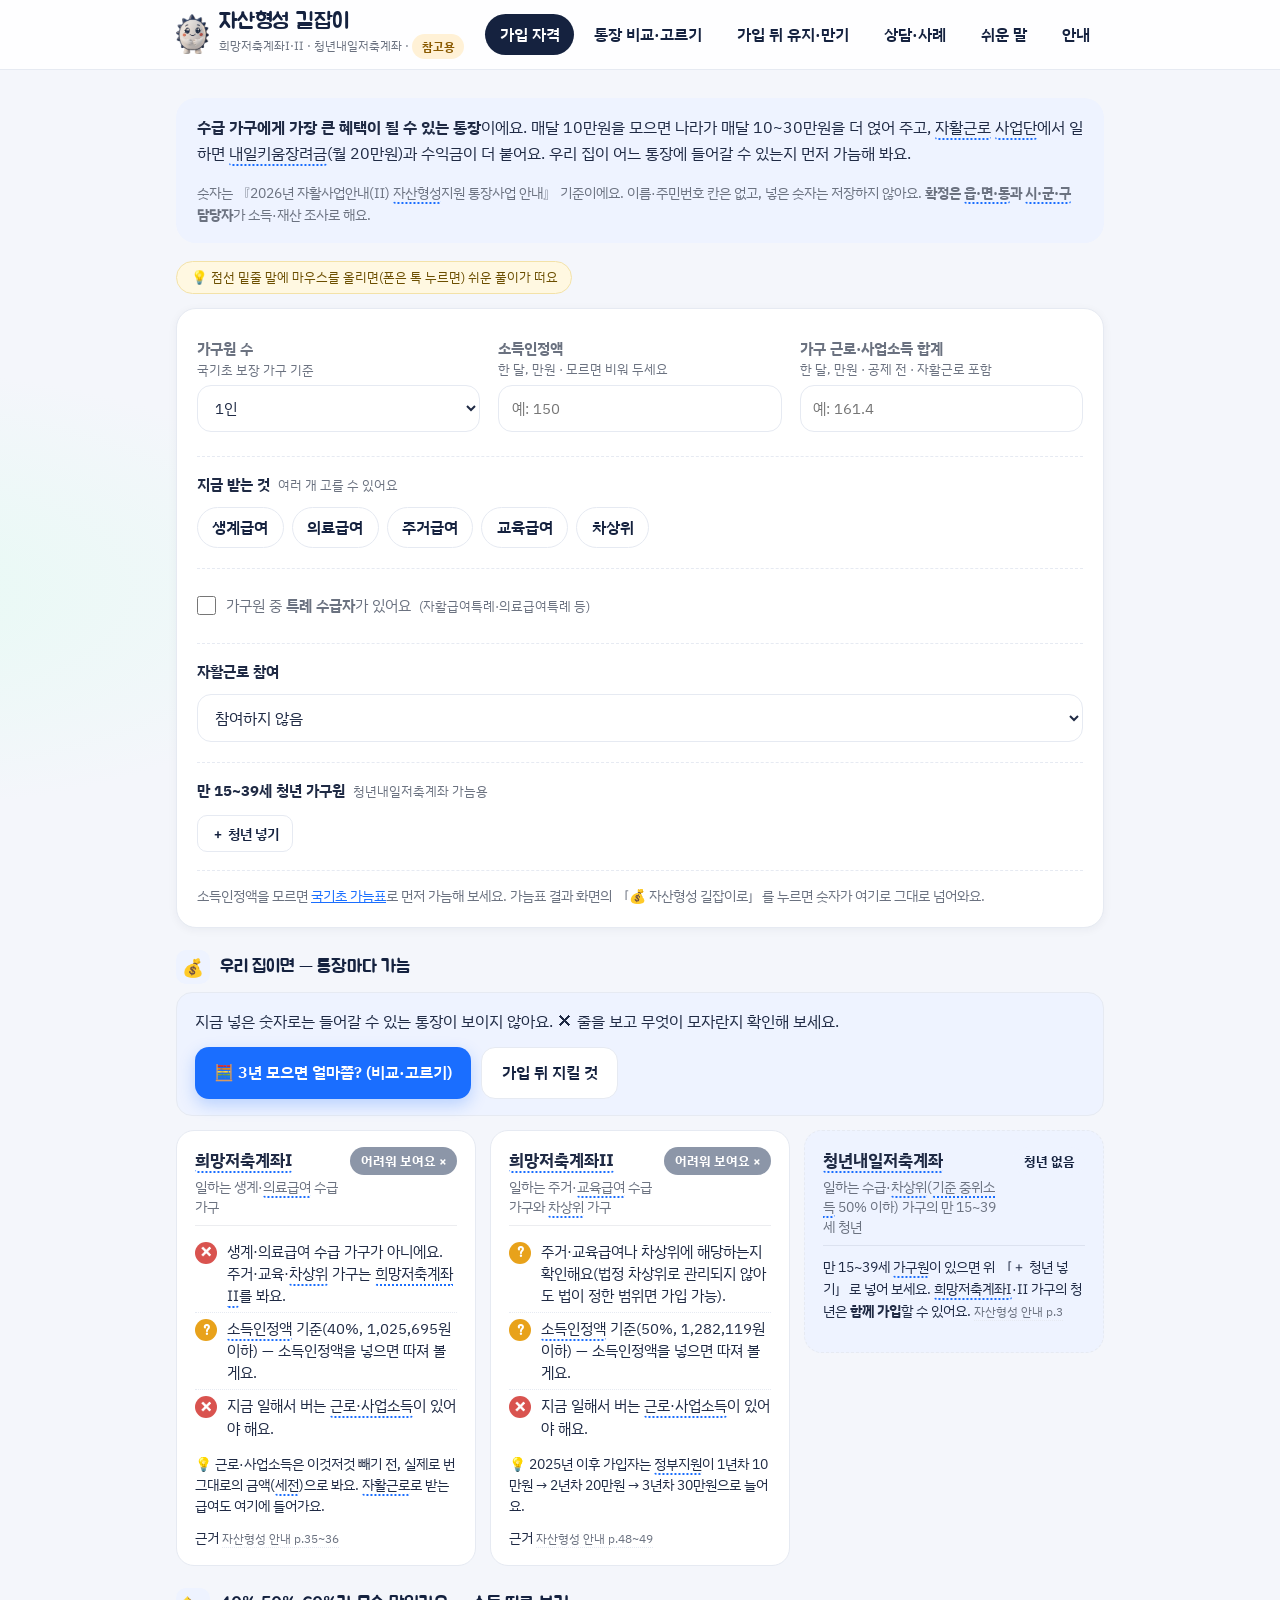
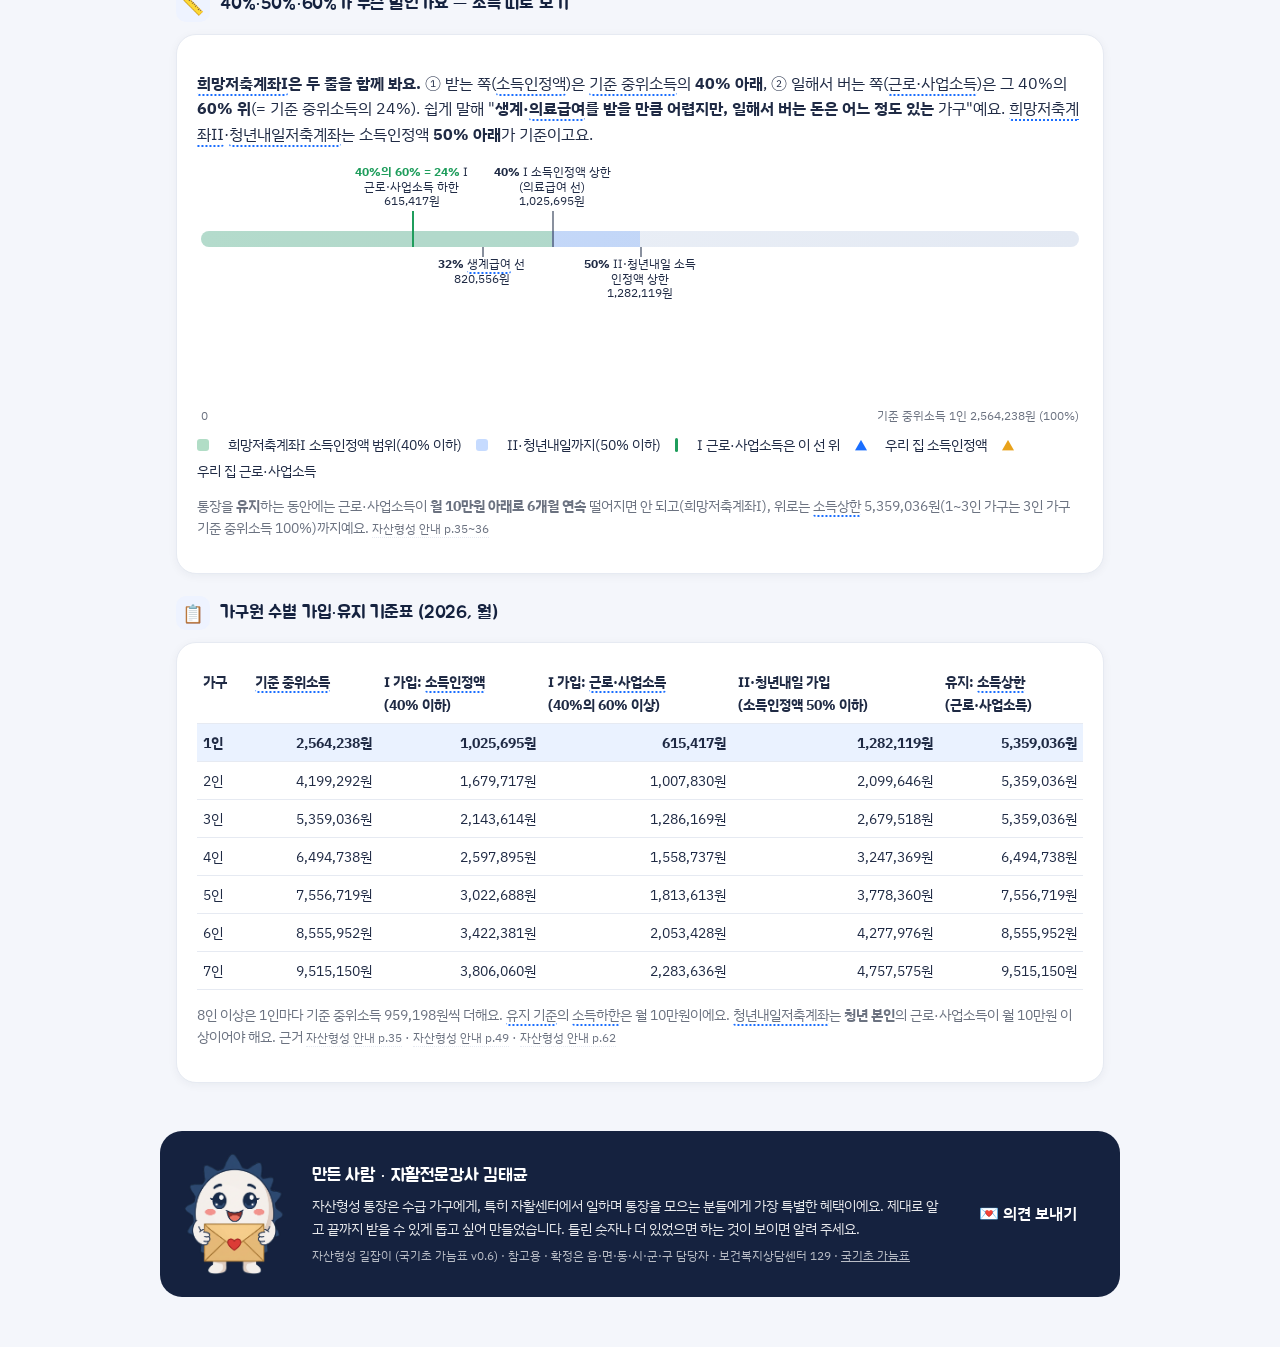
==== asset/index.html @ 50b04b64 "자산형성 길잡이: 줄간격·정렬 다듬기(입력칸 한 줄 맞춤, 체크 상자 글자 간격, 카드·목록 간격, 연월 칸, 휴대폰 탭 한 줄), 안내문 쉬운 말로 Co-Authored-By: " ====
<!doctype html>
<html lang="ko">
<head>
<meta charset="utf-8">
<meta name="viewport" content="width=device-width, initial-scale=1">
<title>자산형성 길잡이</title>
<meta name="description" content="희망저축계좌Ⅰ·Ⅱ·청년내일저축계좌 — 가입 자격 가늠, 통장 비교, 가입 뒤 유지·만기 안내, 담당자 상담·사례. 참고용, 확정은 읍·면·동과 시·군·구 담당자가 합니다.">
<link rel="stylesheet" href="../css/style.css?v=17">
<link rel="stylesheet" href="asset.css?v=5">
</head>
<body>
<header class="top">
  <div class="wrap">
    <div class="brand">
      <img src="../img/전신_미소.png" alt="굿균">
      <div><h1>자산형성 길잡이</h1><div class="tag">희망저축계좌Ⅰ·Ⅱ · 청년내일저축계좌 · <span class="badge">참고용</span></div></div>
    </div>
    <nav class="tabs">
      <button data-go="judge" class="on">가입 자격</button>
      <button data-go="compare">통장 비교·고르기</button>
      <button data-go="keep">가입 뒤 유지·만기</button>
      <button data-go="counsel">상담·사례</button>
      <button data-go="terms">쉬운 말</button>
      <button data-go="about">안내</button>
    </nav>
  </div>
</header>

<main class="wrap">
  <div id="handoff"></div>

  <!-- ① 가입 자격 가늠 -->
  <section id="v-judge" class="view on">
    <div class="intro card soft">
      <p><b>수급 가구에게 가장 큰 혜택이 될 수 있는 통장</b>이에요. 매달 10만원을 모으면 나라가 매달 10~30만원을 더 얹어 주고, 자활근로 사업단에서 일하면 내일키움장려금(월 20만원)과 수익금이 더 붙어요. 우리 집이 어느 통장에 들어갈 수 있는지 먼저 가늠해 봐요.</p>
      <p class="small muted">숫자는 『2026년 자활사업안내(Ⅱ) 자산형성지원 통장사업 안내』 기준이에요. 이름·주민번호 칸은 없고, 넣은 숫자는 저장하지 않아요. <b>확정은 읍·면·동과 시·군·구 담당자</b>가 소득·재산 조사로 해요.</p>
    </div>
    <div class="tipbox"></div>
    <div class="card" id="form"></div>
    <div id="judgeOut"></div>
    <div class="sec"><div class="ico">📏</div><h3>40%·50%·60%가 무슨 말인가요 — 소득 띠로 보기</h3></div>
    <div class="card" id="band"></div>
    <div class="sec"><div class="ico">📋</div><h3>가구원 수별 가입·유지 기준표 (2026, 월)</h3></div>
    <div class="card" id="ltable"></div>
  </section>

  <!-- ② 통장 비교·고르기 -->
  <section id="v-compare" class="view">
    <div class="tipbox"></div>
    <div class="sec"><div class="ico">🧭</div><h3>세 통장 한눈에</h3></div>
    <div class="card" id="cmpTable"></div>
    <div class="sec"><div class="ico">🧮</div><h3>3년 모으면 얼마쯤 — 우리 경우로 어림</h3></div>
    <div class="card" id="calc"></div>
    <div class="sec"><div class="ico">🤔</div><h3>고를 때 생각할 것</h3></div>
    <div class="card" id="choose"></div>
  </section>

  <!-- ③ 가입 뒤 유지·만기 -->
  <section id="v-keep" class="view"><div class="tipbox"></div><div id="keep"></div></section>

  <!-- ④ 상담·사례 -->
  <section id="v-counsel" class="view"><div class="tipbox"></div><div id="counsel"></div></section>

  <!-- 쉬운 말 -->
  <section id="v-terms" class="view">
    <h2>자산형성에 나오는 말, 쉽게</h2>
    <div class="card"><p class="small muted">통장 안내에는 어려운 말이 많아요. 초등학생도 알 수 있게 풀었어요. 화면 곳곳의 <span class="term no-pop">점선 밑줄</span> 말을 누르면 같은 풀이가 떠요.</p>
      <input type="text" id="tq" placeholder="찾을 말 (예: 탈수급, 만기, 환수, 적립중지, 내일키움)">
      <div class="btns"><button class="ghost" onclick="window.print()">🖨️ 이 목록 A4로 인쇄</button></div></div>
    <div id="tlist"></div>
  </section>

  <!-- ⑤ 안내 -->
  <section id="v-about" class="view">
    <h2>이 도구는</h2>
    <div class="card">
      <p>국기초 가늠표의 한 갈래로, <b>자산형성지원 통장</b>(희망저축계좌Ⅰ·Ⅱ, 청년내일저축계좌)만 따로 모은 참고용 도구예요. 세 가지 쓰임을 생각하고 만들었어요.</p>
      <ul>
        <li><b>가입을 고민하는 수급 가구</b> — 우리 집이 들어갈 수 있는 통장, 3년 뒤 모이는 돈, 받으려면 지킬 조건.</li>
        <li><b>이미 가입한 분</b> — 만기·유예 끝 날짜, 매달·해마다 지킬 것, 통장이 깨지는 경우와 받는 돈의 차이.</li>
        <li><b>자산형성 담당자</b> — 상담 순서 확인 목록, 가상 사례 연습, 상담 결과 한 장 인쇄.</li>
      </ul>
      <ul>
        <li><b>쉬운 말로 써요.</b> 초등학생이 읽어도 알 수 있게 쓰고, 어려운 말에는 점선 밑줄을 그어 누르면 풀이가 뜨게 했어요(「쉬운 말」 탭에 모아 두었어요).</li>
        <li><b>저장하지 않아요.</b> 서버가 없고, 계산은 이 브라우저 안에서만 돼요. 국기초 가늠표에서 넘어올 때도 숫자만 주소 뒤(#)에 실어 오고, 그 부분은 인터넷으로 보내지지 않아요.</li>
        <li><b>확정은 담당자가 해요.</b> 가입은 공적 자료로 소득·재산을 조사해 시·군·구가 결정해요. 지급 요건(탈수급·교육·자금사용계획서)도 담당자가 확인해요.</li>
        <li><b>탈수급장려금 금액</b>은 가입 연도마다 달라 지침에 숫자가 없어요. 이 도구도 금액을 넣지 않았어요.</li>
        <li><b>이자</b>는 통장 약관의 약정이율을 따르므로 어림에 넣지 않았어요.</li>
      </ul>
      <p class="muted">원문: 『2026년 자활사업안내(Ⅱ) 자산형성지원 통장사업 안내』(보건복지부·한국자활복지개발원) · 보건복지부 고시 제2025-135호(2026년 기준 중위소득). 쪽수는 책에 인쇄된 쪽이에요. 개편 전 통장(희망키움통장Ⅰ·Ⅱ, 내일키움통장, 청년희망키움통장, 청년저축계좌)은 새로 가입하지 않아 여기서 다루지 않아요.</p>
      <p><a href="../">← 국기초 가늠표로</a></p>
    </div>
  </section>
</main>

<div id="pop" class="pop" hidden></div>

<footer>
  <div class="maker">
    <img src="../img/feedback_t.png" alt="">
    <div>
      <h3>만든 사람 · 자활전문강사 김태균</h3>
      <p>자산형성 통장은 수급 가구에게, 특히 자활센터에서 일하며 통장을 모으는 분들에게 가장 특별한 혜택이에요. 제대로 알고 끝까지 받을 수 있게 돕고 싶어 만들었습니다. 틀린 숫자나 더 있었으면 하는 것이 보이면 알려 주세요.</p>
      <div class="mini">자산형성 길잡이 (국기초 가늠표 v0.6) · 참고용 · 확정은 읍·면·동·시·군·구 담당자 · 보건복지상담센터 129 · <a href="../">국기초 가늠표</a></div>
    </div>
    <a class="mint fbbtn" href="mailto:jahwalktg@gmail.com?subject=%EC%9E%90%EC%82%B0%ED%98%95%EC%84%B1%20%EA%B8%B8%EC%9E%A1%EC%9D%B4%20%EC%9D%98%EA%B2%AC">💌 의견 보내기</a>
  </div>
</footer>
<script type="module" src="asset.js?v=4"></script>
</body>
</html>
---- css/style.css ----
@import url('https://fonts.googleapis.com/css2?family=IBM+Plex+Sans+KR:wght@400;500;700&family=Jua&display=swap');
:root {
  --blue: #1A6EFF; --blue-d: #1557CC; --navy: #15223F; --red: #E63946; --mint: #19B394; --amber: #F5A524; --violet: #7C5CFF;
  --bg: #F4F6FB; --card: #fff; --line: #E6EAF2; --muted: #6B7280; --text: #1F2A44;
  --okbg: #E9F8F1; --warnbg: #FFF5E0; --nobg: #F2F4F8; --soft: #EEF3FF; --violetbg: #F1EDFF;
  --radius: 20px; --shadow: 0 10px 30px rgba(21,34,63,.06); --shadow-s: 0 2px 10px rgba(21,34,63,.05);
}
* { box-sizing: border-box; }
html, body { margin: 0; color: var(--text); font-family: 'IBM Plex Sans KR', 'Malgun Gothic', sans-serif; font-size: 16px; line-height: 1.6;
  background: radial-gradient(1200px 500px at 90% -10%, #E3ECFF 0%, rgba(227,236,255,0) 60%), radial-gradient(900px 400px at -10% 20%, #E7FAF4 0%, rgba(231,250,244,0) 55%), var(--bg); }
h1, h2, h3, .jua { font-family: 'Jua', 'IBM Plex Sans KR', sans-serif; font-weight: 400; letter-spacing: -.01em; color: var(--navy); }
h1 { font-size: 2rem; margin: 0; } h2 { font-size: 1.45rem; margin: 1.1rem 0 .5rem; } h3 { font-size: 1.12rem; margin: 1rem 0 .4rem; }
a { color: var(--blue); }
button { font: inherit; cursor: pointer; border: 0; border-radius: 14px; padding: .78rem 1.2rem; background: var(--blue); color: #fff; font-weight: 600; box-shadow: 0 6px 16px rgba(26,110,255,.25); transition: transform .08s, box-shadow .2s; }
button:hover { transform: translateY(-1px); } button:active { transform: translateY(0); }
button.ghost { background: #fff; color: var(--navy); border: 1.5px solid var(--line); box-shadow: none; }
button.mint { background: var(--mint); box-shadow: 0 6px 16px rgba(25,179,148,.25); }
button:disabled { opacity: .45; cursor: default; }
input[type=number], input[type=text], select, textarea { font: inherit; width: 100%; padding: .68rem .8rem; border: 1.5px solid var(--line); border-radius: 14px; background: #fff; color: var(--text); transition: border-color .15s, box-shadow .15s; }
input:focus, select:focus, textarea:focus { outline: none; border-color: var(--blue); box-shadow: 0 0 0 4px rgba(26,110,255,.12); }
textarea { min-height: 120px; resize: vertical; }
label { display: block; font-size: .92rem; color: var(--muted); margin: .6rem 0 .25rem; }
.wrap { max-width: 960px; margin: 0 auto; padding: 16px; }
/* ===== 상단 ===== */
header.top { background: rgba(255,255,255,.85); backdrop-filter: blur(10px); border-bottom: 1px solid var(--line); position: sticky; top: 0; z-index: 20; }
header.top .wrap { display: flex; align-items: center; gap: 14px; flex-wrap: wrap; padding: 10px 16px; }
.brand { display: flex; align-items: center; gap: 10px; }
.brand img { height: 40px; width: auto; }
.brand h1 { font-size: 1.35rem; line-height: 1.1; }
.brand .tag { font-size: .78rem; color: var(--muted); }
nav.tabs { margin-left: auto; display: flex; gap: 6px; flex-wrap: wrap; }
nav.tabs button { background: transparent; color: var(--navy); padding: .5rem .9rem; border-radius: 999px; box-shadow: none; font-weight: 600; }
nav.tabs button.on { background: var(--navy); color: #fff; }
nav.tabs a.navlink { padding: .5rem .9rem; border-radius: 999px; font-weight: 700; color: #1F9D5C; text-decoration: none; border: 1.5px solid #BFE6CF; background: var(--okbg); }
.badge { display: inline-block; font-size: .76rem; padding: .18rem .6rem; border-radius: 999px; background: #FFF1D6; color: #8A5A00; font-weight: 700; vertical-align: middle; }
/* ===== 공통 ===== */
.card { background: var(--card); border: 1px solid var(--line); border-radius: var(--radius); padding: 20px; margin: 12px 0; box-shadow: var(--shadow-s); }
.card.soft { background: var(--soft); border-color: transparent; box-shadow: none; }
.row { display: flex; gap: 14px; flex-wrap: wrap; }
.row > * { flex: 1 1 240px; }
.btns { display: flex; gap: 10px; flex-wrap: wrap; margin-top: 14px; }
.muted { color: var(--muted); font-size: .92rem; }
.small { font-size: .86rem; }
.view { display: none; } .view.on { display: block; animation: rise .35s ease; }
@keyframes rise { from { transform: translateY(8px); } to { transform: none; } }
.sec { display: flex; align-items: center; gap: 10px; margin: 22px 0 8px; }
.sec .ico { width: 34px; height: 34px; border-radius: 10px; display: grid; place-items: center; background: var(--soft); font-size: 1.1rem; }
.sec h3 { margin: 0; }
/* 쉬운 말 */
.term { border-bottom: 2px dotted var(--blue); cursor: help; transition: background .15s; border-radius: 3px; }
.term:hover { background: #EEF3FF; }
.tip { display: inline-flex; gap: 6px; align-items: center; flex-wrap: wrap; background: #FFF8E1; border: 1px solid #F3E2A8; border-radius: 999px; padding: .3rem .85rem; font-size: .84rem; color: #6B4E00; margin: 6px 0 2px; }
/* 기준표 */
.ktable { width: 100%; border-collapse: collapse; font-size: .9rem; }
.ktable th, .ktable td { padding: 8px 8px; border-bottom: 1px solid var(--line); text-align: right; white-space: nowrap; font-variant-numeric: tabular-nums; }
.ktable th { color: var(--muted); font-weight: 600; font-size: .82rem; }
.ktable th:first-child, .ktable td:first-child { text-align: left; }
.ktable tr.me td { background: var(--soft); font-weight: 700; }
.ktable td.bar-td { width: 34%; white-space: normal; }
.bar { height: 10px; background: #E6EAF2; border-radius: 5px; overflow: hidden; position: relative; }
.bar i { display: block; height: 100%; border-radius: 5px; }
.bar b { position: absolute; top: -3px; width: 2px; height: 16px; background: var(--navy); }
.svgwrap svg { width: 100%; height: auto; border: 1px solid var(--line); border-radius: 16px; background: #fff; box-shadow: var(--shadow-s); }
.k-card { padding: 22px; }
.k-live { display: grid; grid-template-columns: 240px 1fr; gap: 20px; align-items: center; margin-top: 14px; }
.k-med { background: linear-gradient(135deg, #EEF3FF, #F8FAFF); border: 1px solid #DCE6FF; border-radius: 18px; padding: 18px; }
.k-med .lab { font-size: .88rem; color: var(--muted); } .k-med .lab span { font-family: 'Jua'; font-size: 1.5rem; color: var(--blue); }
.k-med .num { font-family: 'Jua'; font-size: 1.9rem; color: var(--navy); line-height: 1.15; font-variant-numeric: tabular-nums; }
.k-row { display: grid; grid-template-columns: 150px 1fr 120px; gap: 10px; align-items: center; margin: 8px 0; }
.k-name { font-weight: 700; font-size: .9rem; }
.k-bar { height: 16px; background: #EEF0F4; border-radius: 8px; overflow: hidden; }
.k-bar i { display: block; height: 100%; border-radius: 8px; transition: width .7s cubic-bezier(.2,.8,.2,1); }
.k-amt { text-align: right; font-variant-numeric: tabular-nums; font-weight: 600; }
@media (max-width: 640px) { .k-live { grid-template-columns: 1fr; } .k-row { grid-template-columns: 1fr; gap: 2px; } .k-amt { text-align: left; } }
.benefit-basics { display: grid; grid-template-columns: repeat(2, 1fr); gap: 10px; margin-top: 8px; }
.bb { border: 1.5px solid var(--line); border-radius: 16px; padding: 12px 14px; background: #fff; font-size: .9rem; }
.bb .h { font-weight: 700; margin-bottom: 4px; } .bb .big { font-family: 'Jua'; font-size: 1.3rem; color: var(--blue); }
@media (max-width: 640px) { .benefit-basics { grid-template-columns: 1fr; } .ktable td.bar-td { display: none; } }
.pop { position: absolute; z-index: 50; max-width: 330px; background: var(--navy); color: #fff; padding: 14px 16px; border-radius: 16px; font-size: .9rem; line-height: 1.55; box-shadow: 0 14px 40px rgba(21,34,63,.3); }
.pop b { color: #FFD166; display: block; margin-bottom: 4px; font-family: 'Jua'; font-weight: 400; font-size: 1.02rem; }
.pop .x { position: absolute; right: 6px; top: 4px; color: #fff; opacity: .7; background: none; box-shadow: none; padding: 2px 8px; }
.glossary { margin-top: 14px; border-top: 1px dashed var(--line); padding-top: 10px; }
.glossary .gt { font-size: .8rem; color: var(--muted); margin-bottom: 6px; }
.glossary dl { margin: 0; display: grid; grid-template-columns: max-content 1fr; gap: 4px 12px; font-size: .88rem; }
.glossary dt { font-weight: 700; color: var(--blue); } .glossary dd { margin: 0; color: var(--text); }
.tlist .t { background: #fff; border: 1px solid var(--line); border-radius: 16px; padding: 12px 16px; margin: 8px 0; box-shadow: var(--shadow-s); }
.tlist .t b { font-family: 'Jua'; font-weight: 400; font-size: 1.05rem; color: var(--blue); }
/* ===== 들어가기(히어로 + 면책) ===== */
.hero { display: grid; grid-template-columns: 1.1fr 1fr; gap: 20px; align-items: center; margin: 10px 0 6px; }
.hero h2 { font-size: 2rem; margin: 0 0 8px; line-height: 1.2; }
.hero p { margin: 0 0 12px; color: var(--text); }
.hero img { width: 100%; height: auto; border-radius: 24px; box-shadow: var(--shadow); display: block; }
.hero-art { position: relative; background: linear-gradient(135deg, #3D7BFF, #7FB2FF 60%, #A9CBFF); border-radius: 24px; box-shadow: var(--shadow); padding: 18px 18px 22px; min-height: 250px; }
.hero-art img { position: absolute; right: -14px; bottom: -22px; width: 190px; height: auto; filter: drop-shadow(0 12px 18px rgba(21,34,63,.28)); pointer-events: none; }
.ha-card { background: rgba(255,255,255,.96); border-radius: 18px; padding: 14px 16px 12px; width: calc(100% - 118px); box-shadow: 0 6px 18px rgba(21,34,63,.12); }
.ha-title { font-family: 'Jua'; font-size: 1.2rem; color: var(--navy); display: flex; justify-content: space-between; align-items: baseline; gap: 8px; }
.ha-title span { font-family: 'IBM Plex Sans KR', sans-serif; font-size: .74rem; color: var(--muted); font-weight: 600; }
.ha-row { display: grid; grid-template-columns: 92px 1fr 58px; gap: 8px; align-items: center; margin: 7px 0; font-size: .8rem; }
.ha-row .lab { color: var(--navy); font-weight: 700; white-space: nowrap; }
.ha-row .lab small { display: block; font-weight: 500; color: var(--muted); font-size: .68rem; }
.ha-bar { height: 14px; border-radius: 7px; background: #EEF2FA; overflow: hidden; }
.ha-bar i { display: block; height: 100%; border-radius: 7px; width: 0; transition: width .9s cubic-bezier(.2,.8,.2,1); }
.ha-row b { text-align: right; font-variant-numeric: tabular-nums; color: var(--navy); font-size: .8rem; }
.ha-formula { margin-top: 10px; padding-top: 8px; border-top: 1px dashed var(--line); font-size: .78rem; color: var(--navy); line-height: 1.45; }
.ha-formula b { color: var(--blue); }
@media (max-width: 760px) { .hero-art { padding: 14px 14px 18px; } .ha-card { width: 100%; } .ha-title { flex-wrap: wrap; } .ha-formula { padding-right: 96px; } .hero-art img { width: 120px; right: -8px; bottom: -16px; } .ha-row { grid-template-columns: 82px 1fr 60px; font-size: .76rem; } .ha-row b { white-space: nowrap; } }
.reassure { display: flex; gap: 8px; flex-wrap: wrap; margin: 8px 0 14px; }
.reassure span { background: #fff; border: 1px solid var(--line); border-radius: 999px; padding: .3rem .8rem; font-size: .85rem; box-shadow: var(--shadow-s); }
.gate { background: #fff; border: 1.5px solid #F5C2C7; border-radius: var(--radius); padding: 20px 22px; box-shadow: var(--shadow-s); }
.gate h3 { color: var(--red); margin: 0 0 8px; }
.gate ul { padding-left: 1.2rem; margin: 6px 0; }
.notice { border-left: 5px solid var(--red); background: #FFF4F4; padding: 10px 14px; border-radius: 12px; margin: 10px 0; font-size: .95rem; }
.notice.soft { border-color: var(--amber); background: #FFF9EC; }
/* ===== 갈래 ===== */
.pick { display: grid; grid-template-columns: 96px 1fr; gap: 14px; align-items: center; text-align: left; cursor: pointer; transition: box-shadow .2s, transform .1s; }
.pick:hover { box-shadow: var(--shadow); transform: translateY(-2px); }
.pick img { width: 96px; height: auto; }
.pick h3 { margin: 0 0 4px; }
/* ===== 질문 ===== */
.iv-grid { display: grid; grid-template-columns: 1fr 200px; gap: 16px; align-items: start; }
.gg-side { position: sticky; top: 80px; text-align: center; }
.gg-side img { width: 150px; height: auto; filter: drop-shadow(0 10px 18px rgba(21,34,63,.15)); }
.bubble { background: #fff; border: 1px solid var(--line); border-radius: 16px; padding: 10px 12px; font-size: .86rem; text-align: left; position: relative; margin-bottom: 8px; box-shadow: var(--shadow-s); }
.bubble::after { content: ""; position: absolute; left: 50%; bottom: -8px; width: 14px; height: 14px; background: #fff; border-right: 1px solid var(--line); border-bottom: 1px solid var(--line); transform: translateX(-50%) rotate(45deg); }
.step { font-size: .82rem; color: var(--muted); letter-spacing: .04em; }
.q { font-size: 1.35rem; margin: .3rem 0 .8rem; font-family: 'Jua'; color: var(--navy); }
.hint { background: var(--soft); border-radius: 14px; padding: 10px 14px; font-size: .9rem; margin: 8px 0; }
.member { border: 1px dashed var(--line); border-radius: 16px; padding: 10px 14px; margin: 8px 0; }
.chips { display: flex; gap: 8px; flex-wrap: wrap; }
.chip { border: 1.5px solid var(--line); border-radius: 999px; padding: .42rem .9rem; background: #fff; color: var(--navy); font-weight: 600; box-shadow: none; }
.chip.on { background: var(--blue); color: #fff; border-color: var(--blue); }
.unk { font-size: .85rem; }
.progress { height: 8px; background: #E3E8F2; border-radius: 4px; overflow: hidden; margin: 6px 0 14px; }
.progress > i { display: block; height: 100%; background: linear-gradient(90deg, var(--blue), #7FB2FF); transition: width .4s; }
/* ===== 가늠표(대시보드) ===== */
.sheet { background: #fff; border: 1px solid var(--line); border-radius: var(--radius); padding: 24px; position: relative; box-shadow: var(--shadow); }
.band { background: linear-gradient(90deg, #FFF1D6, #FFF8E8); color: #8A5A00; border-radius: 14px; padding: 9px 14px; font-size: .9rem; display: flex; gap: 10px; flex-wrap: wrap; align-items: center; }
.band b { color: var(--red); }
.rhead { display: grid; grid-template-columns: 1fr 120px; gap: 12px; align-items: end; }
.rhead img { width: 110px; height: auto; justify-self: end; }
.who { display: flex; gap: 8px; flex-wrap: wrap; margin: 6px 0 10px; }
.who span { background: var(--nobg); border-radius: 999px; padding: .22rem .75rem; font-size: .85rem; }
.ptcap { font-size: .95rem; margin-top: 10px; } .ptcap b { font-family: 'Jua'; font-weight: 400; color: var(--blue); font-size: 1.2rem; }
.ruler { margin: 4px 0; } .ruler svg { width: 100%; height: auto; display: block; }
.ruler .pt { transition: transform .6s cubic-bezier(.2,.8,.2,1); }
.legend { display: flex; gap: 10px 16px; flex-wrap: wrap; font-size: .85rem; margin: 4px 0 14px; }
.legend i { display: inline-block; width: 12px; height: 12px; border-radius: 3px; margin-right: 5px; vertical-align: -1px; }
.kpis { display: grid; grid-template-columns: 1fr 1fr; gap: 14px; }
.kpi { border-radius: 18px; padding: 18px; background: linear-gradient(135deg, #EEF3FF, #F8FAFF); border: 1px solid #DCE6FF; display: grid; grid-template-columns: 1fr auto; gap: 10px; align-items: center; }
.kpi.good { background: linear-gradient(135deg, #E9F8F1, #F6FCF9); border-color: #C8EBD9; }
.kpi.none { background: var(--nobg); border-color: var(--line); }
.kpi .lab { font-size: .86rem; color: var(--muted); }
.kpi .num { font-family: 'Jua'; font-size: 2rem; line-height: 1.15; color: var(--blue); }
.kpi.good .num { color: var(--mint); } .kpi.none .num { color: var(--muted); }
.kpi .sub { font-size: .84rem; color: var(--muted); margin-top: 4px; }
.donut { width: 92px; height: 92px; }
.cards4 { display: grid; grid-template-columns: repeat(4, 1fr); gap: 12px; margin-top: 8px; }
.bc { border-radius: 18px; padding: 14px 12px; background: var(--nobg); border: 1.5px solid var(--line); text-align: center; }
.bc.ok { background: var(--okbg); border-color: #BFE6CF; } .bc.cond { background: var(--warnbg); border-color: #F3D8A2; }
.ring { width: 84px; height: 84px; margin: 0 auto 6px; position: relative; }
.ring svg { width: 84px; height: 84px; transform: rotate(-90deg); }
.ring .c { fill: none; stroke: rgba(0,0,0,.08); stroke-width: 9; }
.ring .v { fill: none; stroke-width: 9; stroke-linecap: round; transition: stroke-dashoffset .7s ease; }
.ring .ico { position: absolute; inset: 0; display: grid; place-items: center; font-size: 1.5rem; }
.bc .name { font-weight: 700; }
.bc .sub { font-size: .8rem; color: var(--muted); }
.gets { display: flex; flex-wrap: wrap; gap: 10px; margin-top: 6px; }
.get { display: flex; gap: 10px; align-items: flex-start; background: #fff; border: 1.5px solid var(--line); border-radius: 16px; padding: 12px 14px; flex: 1 1 270px; font-size: .92rem; }
.get.ok { border-color: #BFE6CF; background: var(--okbg); } .get.cond { border-color: #F3D8A2; background: var(--warnbg); } .get.info { background: var(--violetbg); border-color: #DDD4FF; }
.get .i { font-size: 1.25rem; line-height: 1.2; }
.big-cta { display: flex; width: 100%; justify-content: center; align-items: center; gap: 10px; padding: 1rem; font-size: 1.05rem; background: linear-gradient(90deg, var(--blue), #4C8BFF); border-radius: 18px; }
table.rc { width: 100%; border-collapse: collapse; font-size: .9rem; }
table.rc th, table.rc td { padding: 7px 6px; border-bottom: 1px solid var(--line); text-align: left; vertical-align: top; }
table.rc td.n { text-align: right; white-space: nowrap; font-variant-numeric: tabular-nums; }
table.rc tr.sum td { font-weight: 700; background: var(--soft); }
.ref { font-size: .78rem; color: var(--blue); cursor: pointer; white-space: nowrap; }
details { border: 1px dashed var(--line); border-radius: 16px; padding: 8px 14px; margin: 14px 0; }
details summary { cursor: pointer; font-weight: 700; }
.tail { border-top: 2px solid var(--red); margin-top: 18px; padding-top: 10px; font-size: .9rem; }
.todo { counter-reset: n; padding-left: 0; list-style: none; }
.todo li { position: relative; padding-left: 38px; margin: 8px 0; }
.todo li::before { counter-increment: n; content: counter(n); position: absolute; left: 0; top: 0; width: 28px; height: 28px; border-radius: 50%; background: var(--blue); color: #fff; text-align: center; line-height: 28px; font-family: 'Jua'; }
/* ===== 변화 보기 ===== */
.live { background: #fff; border: 1px solid var(--line); border-radius: var(--radius); padding: 22px; box-shadow: var(--shadow); }
.live-head { display: grid; grid-template-columns: 1fr 150px; gap: 12px; align-items: center; }
.live-head img { width: 140px; height: auto; justify-self: end; }
.ctrl { background: var(--soft); border-radius: 18px; padding: 14px 16px; margin: 10px 0; }
.ctrl .lab { display: flex; justify-content: space-between; align-items: baseline; font-weight: 700; }
.ctrl .lab span { font-family: 'Jua'; color: var(--blue); font-size: 1.3rem; font-weight: 400; }
input[type=range] { width: 100%; accent-color: var(--blue); margin: 8px 0; }
.delta { font-variant-numeric: tabular-nums; }
.chart svg { width: 100%; height: auto; }
.flash { animation: flash .6s; } @keyframes flash { 0% { background: #FFF6B0; } 100% { background: transparent; } }
/* ===== 검색 ===== */
.result { padding: 10px 0; border-bottom: 1px solid var(--line); }
.result .where { font-weight: 700; } .result .heads { color: var(--muted); font-size: .88rem; }
.topic { background: var(--soft); border-radius: 16px; padding: 14px 16px; margin: 8px 0; }
.topic .q { font-size: 1.05rem; }
/* ===== 제작자·의견 ===== */
footer { padding: 20px 16px 50px; }
.maker { max-width: 960px; margin: 0 auto; background: var(--navy); color: #fff; border-radius: 22px; padding: 22px 24px; display: grid; grid-template-columns: 110px 1fr auto; gap: 18px; align-items: center; }
.maker img { width: 100px; height: auto; }
.maker h3 { color: #fff; margin: 0 0 4px; }
.maker p { margin: 0; font-size: .9rem; opacity: .9; }
.maker .mini { font-size: .78rem; opacity: .7; margin-top: 6px; }
.maker .mini a { color: #fff; text-decoration: underline; }
.other-tool { margin-top: 12px; padding-top: 10px; border-top: 1px dashed var(--line); }
.other-tool a { font-weight: 700; }
.maker button.mint { white-space: nowrap; }
.modal-bg { position: fixed; inset: 0; background: rgba(21,34,63,.45); display: grid; place-items: center; z-index: 60; padding: 16px; }
.modal { background: #fff; border-radius: 22px; padding: 22px; width: min(560px, 100%); box-shadow: 0 30px 80px rgba(0,0,0,.3); }
.modal h3 { margin: 0 0 6px; }
.modal .x { float: right; background: none; color: var(--muted); box-shadow: none; padding: 0 6px; font-size: 1.2rem; }
/* ===== 반응형·인쇄 ===== */
@media (max-width: 760px) { .hero { grid-template-columns: 1fr; } .iv-grid { grid-template-columns: 1fr; } .gg-side { position: static; display: flex; gap: 10px; align-items: center; } .gg-side img { width: 90px; } .bubble { margin: 0; } .bubble::after { display: none; }
  .cards4 { grid-template-columns: repeat(2, 1fr); } .kpis { grid-template-columns: 1fr; } .kpi .num { font-size: 1.6rem; } .maker { grid-template-columns: 1fr; text-align: center; } .maker img { margin: 0 auto; } .rhead { grid-template-columns: 1fr; } .rhead img { display: none; } .live-head { grid-template-columns: 1fr; } .live-head img { display: none; } nav.tabs { margin-left: 0; } }
@media print {
  header.top, nav, .btns, .noprint, footer, .big-cta, #pop, .rhead img { display: none !important; }
  body { background: #fff; } .wrap { max-width: none; padding: 0; }
  .sheet { border: 0; padding: 0; box-shadow: none; }
  .sheet::before { content: "참고용 — 확정은 시·군·구 담당자에게"; position: fixed; top: 40%; left: 10%; right: 10%; text-align: center; font-size: 42px; color: rgba(230,57,70,.12); transform: rotate(-18deg); font-family: 'Jua'; }
  .term { border-bottom: 0; }
  @page { size: A4; margin: 12mm; }
}

/* ===== 자활 탭 · 가상 사례 (v0.4) ===== */
.band.case { background: linear-gradient(90deg, #EFEAFF, #F6F3FF); color: #4B3AA3; margin-bottom: 8px; } .band.case b { color: var(--violet); }
.case-card .case-head { display: flex; align-items: center; gap: 10px; } .case-card h3 { margin: 0; }
.case-id { width: 34px; height: 34px; border-radius: 10px; background: var(--violet); color: #fff; display: grid; place-items: center; font-family: 'Jua'; font-size: 1.1rem; flex: none; }
.note-paper { background: #FFFDF5 repeating-linear-gradient(transparent 0 27px, #EFE6C8 27px 28px); border: 1px solid #EADFBF; border-radius: 12px; padding: 12px 16px; line-height: 28px; margin: 10px 0; font-size: .95rem; color: #3C3220; }
.note-paper .np-title { font-weight: 700; color: #8A5A00; }
.sticky-note { margin: 0 0 14px; }
.case-point { margin: 12px 0; }
.fit .fit-type { font-family: 'Jua'; font-size: 1.5rem; color: var(--blue); }
.flow .fl { display: flex; flex-wrap: wrap; align-items: center; gap: 8px; padding: 9px 0; border-bottom: 1px dashed var(--line); }
.flow .fl:last-child { border-bottom: 0; } .flow .fl.sub { padding-left: 26px; }
.fs { border: 1.5px solid var(--line); border-radius: 999px; padding: .3rem .8rem; font-weight: 600; font-size: .88rem; background: #fff; }
.fs.on { background: var(--blue); color: #fff; border-color: var(--blue); } .fs.alt { background: var(--violetbg); border-color: #DDD4FF; }
.fa { color: var(--muted); }
.ref-like { color: var(--blue); cursor: pointer; font-weight: 600; }
.tbl { overflow-x: auto; }
code { background: var(--soft); padding: .1rem .4rem; border-radius: 6px; font-size: .86rem; }
@media print { #v-terms input, #v-jahwal input, .case-card .btns, .sticky-note { display: none !important; } .tlist { columns: 2; column-gap: 20px; } .tlist .t { break-inside: avoid; box-shadow: none; } .flow .fl { break-inside: avoid; } }

/* 유형별 가늠 표 — 손에 쥐는 합계 칸(2026-10-26) */
.jt td.hand b { color:#1A6EFF; font-size:1.05em; white-space:nowrap; }
---- asset/asset.css ----
/* 자산형성 길잡이 — 가늠표 style.css 위에 얹는 것만 */
.aref { font-size: .78rem; color: var(--muted); white-space: nowrap; border-bottom: 1px dotted var(--line); }
.fbbtn { display: inline-block; text-decoration: none; color: #fff; padding: .78rem 1.2rem; border-radius: 14px; font-weight: 600; white-space: nowrap; }
button.sm { padding: .4rem .8rem; font-size: .86rem; border-radius: 10px; }

.fgrid { display: grid; grid-template-columns: repeat(3, minmax(0, 1fr)); gap: 16px 18px; align-items: end; }
.fgrid > label { display: flex; flex-direction: column; gap: 6px; }
.fgrid > label > span { font-weight: 700; font-size: .95rem; line-height: 1.35; }
.fgrid > label > span small { display: block; font-weight: 400; font-size: .8rem; color: var(--muted); margin-top: 2px; }
.fgrid input[type=range] { margin: 2px 0 0; }
input[type=month] { font: inherit; width: 100%; padding: .62rem .8rem; border: 1.5px solid var(--line); border-radius: 14px; background: #fff; color: var(--text); }
input[type=month]:focus { outline: none; border-color: var(--blue); box-shadow: 0 0 0 4px rgba(26,110,255,.12); }
.fgrid.k2 { grid-template-columns: repeat(2, minmax(0, 1fr)); margin-top: 16px; }
.fgrid.k2 .chk.mt { grid-column: 1 / -1; padding: 0; }
.intro > p:first-child { margin-top: 0; } .intro > p:last-child { margin-bottom: 0; }
.intro { padding: 16px 20px; }
.frow { margin-top: 20px; padding-top: 16px; border-top: 1px dashed var(--line); }
.frow .lab { display: block; font-weight: 700; font-size: .95rem; margin-bottom: 10px; }
.frow small { font-weight: 400; font-size: .8rem; color: var(--muted); margin-left: 4px; }
.frow .chk + .chk { margin-left: 22px; }
.chk { display: inline-flex; gap: 10px; align-items: center; font-size: .94rem; line-height: 1.45; cursor: pointer; }
.chk > span b { font-weight: 700; }
.chk > span small { margin-left: 4px; }
.chk input { flex: 0 0 auto; width: 19px; height: 19px; margin: 0; accent-color: var(--blue); }
.chk.mt { align-self: end; padding-bottom: 12px; }
#form > .small.muted { margin: 18px 0 0; padding-top: 14px; border-top: 1px dashed var(--line); }
.yrow { display: grid; grid-template-columns: 96px auto minmax(0, 1fr) auto auto; gap: 8px; align-items: center; margin-bottom: 10px; max-width: 560px; }
.yrow span { color: var(--muted); font-size: .9rem; }
#y-add { margin-top: 2px; }
.dim { opacity: .45; }

.summary { background: var(--violetbg); border: 1.5px solid #DDD4FF; border-radius: 16px; padding: 16px 18px; margin: 8px 0 4px; line-height: 1.6; }
.summary .btns { margin-top: 12px; }
.summary.none { background: var(--soft); border-color: var(--line); }
.acards { display: grid; grid-template-columns: repeat(auto-fit, minmax(280px, 1fr)); gap: 14px; margin-top: 14px; align-items: start; }
.acard { background: #fff; border: 1.5px solid var(--line); border-radius: 18px; padding: 16px 18px; }
.acard > .small:last-child { margin-top: 10px; }
.acard.ok { border-color: #BFE6CF; background: var(--okbg); }
.acard.cond { border-color: #F3D8A2; background: var(--warnbg); }
.acard.none { background: var(--soft); border-style: dashed; }
.ahead { display: flex; justify-content: space-between; gap: 10px; align-items: flex-start; padding-bottom: 8px; border-bottom: 1px solid rgba(21,34,63,.08); }
.ahead > div > b { font-size: 1.05rem; }
.ahead .small { margin-top: 3px; line-height: 1.45; } .ahead b.who { color: var(--navy); font-size: .86rem; }
.pill { white-space: nowrap; font-size: .8rem; font-weight: 700; padding: .22rem .65rem; border-radius: 999px; background: var(--soft); color: var(--navy); }
.pill.ok { background: #1F9D5C; color: #fff; } .pill.cond { background: #E8A21B; color: #fff; } .pill.no { background: #8C96A8; color: #fff; }
.checks { list-style: none; padding: 0; margin: 10px 0 6px; }
.checks li { display: flex; gap: 10px; align-items: flex-start; font-size: .92rem; line-height: 1.5; padding: 5px 0; }
.checks li + li { border-top: 1px dotted var(--line); }
.mk { flex: 0 0 22px; height: 22px; margin-top: 1px; border-radius: 50%; display: grid; place-items: center; font-size: .8rem; font-weight: 700; color: #fff; }
.mk.y { background: #1F9D5C; } .mk.n { background: #D9534F; } .mk.q { background: #E8A21B; }
.note { margin: 8px 0; line-height: 1.55; } .plus { margin: 10px 0; line-height: 1.55; background: #fff; border: 1px dashed #BFE6CF; border-radius: 10px; padding: 6px 10px; }

/* 소득 띠: 위 칸 = 24%·40%, 아래 칸 = 32%·50%, 맨 아래 = 우리 집 */
.aband { position: relative; margin: 18px 4px 8px; padding: 66px 0 0; }
.aband .bar { position: relative; height: 16px; border-radius: 8px; background: linear-gradient(90deg, #EEF2F8, #E3E9F3); overflow: hidden; }
.aband .z { position: absolute; top: 0; height: 100%; }
.aband .z1 { left: 0; background: rgba(31,157,92,.28); }
.aband .z2 { background: rgba(26,110,255,.18); }
.aband .tick, .aband .our { position: absolute; transform: translateX(-50%); text-align: center; font-size: .72rem; line-height: 1.25; width: 120px; }
.aband .tick i { position: absolute; left: 50%; width: 2px; background: var(--navy); opacity: .5; }
.aband .tick.up { top: 0; } .aband .tick.up i { top: 46px; height: 36px; }
.aband .tick.dn { top: 92px; } .aband .tick.dn i { top: -10px; height: 10px; }
.aband .tick.e i { background: #1F9D5C; opacity: 1; } .aband .tick.e b { color: #1F9D5C; }
.aband .lower { height: 118px; }
.aband .our { top: 150px; }
.aband .our i { position: absolute; left: 50%; top: -12px; width: 0; height: 0; border-left: 7px solid transparent; border-right: 7px solid transparent; border-bottom: 10px solid var(--blue); transform: translateX(-50%); }
.aband .our.ourE i { border-bottom-color: #E8A21B; } .aband .our.ourE b { color: #B07200; } .aband .our.ourR b { color: var(--blue); }
.aband .tick em, .aband .our em { font-style: normal; }
.aband .tick b.sh { display: none; }
.aband .our.ourE { top: 188px; } .aband .lower { height: 156px; }
.bandlist { display: none; margin: 4px 0 8px; padding-left: 1.1rem; }
.bandlist li.e b { color: #1F9D5C; } .bandlist li.ourR b { color: var(--blue); } .bandlist li.ourE b { color: #B07200; }
.aband .scale { display: flex; justify-content: space-between; font-size: .72rem; color: var(--muted); margin-top: 4px; }
p.legend { display: flex; flex-wrap: wrap; gap: 4px 14px; align-items: center; }
.lg { display: inline-block; width: 14px; height: 10px; border-radius: 3px; margin-right: 4px; vertical-align: middle; }
.lg.g { background: rgba(31,157,92,.35); } .lg.b { background: rgba(26,110,255,.25); } .lg.e { width: 3px; height: 14px; background: #1F9D5C; }
.tri { margin-right: 3px; } .tri.r { color: var(--blue); } .tri.e { color: #E8A21B; }
table.rc tr.me td { background: #EAF2FF; font-weight: 700; }

/* 비교 */
table.cmp th { background: var(--soft); white-space: nowrap; }
table.cmp td.c { text-align: center; }
.fgrid.c3 { margin-top: 14px; }
.proj { margin-top: 12px; }
.ratio { margin-top: 10px; }
.rbar { height: 12px; border-radius: 6px; background: #C9DBFF; overflow: hidden; margin: 6px 0; }
.rbar i { display: block; height: 100%; background: var(--blue); }
.rbar.prog { background: #E3E9F3; } .rbar.prog i { background: #1F9D5C; }
.sec.sm h4 { margin: 16px 0 6px; }
ul.tips { margin: 0; padding-left: 1.2rem; } ul.tips li { margin: 0; padding: 8px 0; line-height: 1.65; } ul.tips li + li { border-top: 1px dotted var(--line); }

/* 유지·만기 */
.when { display: grid; grid-template-columns: repeat(4, minmax(0, 1fr)); gap: 12px; margin-top: 18px; }
.when > div, .dl { background: var(--soft); border-radius: 14px; padding: 10px 14px; display: flex; flex-direction: column; gap: 3px; }
.dl { align-self: end; }
.when b, .dl b { font-size: 1.1rem; }
.when .hl { background: #FFF4D6; }
table.pay td:first-child { white-space: nowrap; }

/* 상담 */
ol.clist { margin: 0; padding-left: 1.4rem; } ol.clist li { padding: 10px 0; } ol.clist li + li { border-top: 1px dotted var(--line); } ol.clist li > .small { margin: 4px 0 0 29px; line-height: 1.55; }
.cases { display: grid; grid-template-columns: repeat(auto-fit, minmax(260px, 1fr)); gap: 12px; }
.case .cid { font-family: 'Jua', sans-serif; color: var(--blue); }
.case details { margin-top: 6px; } .case summary { cursor: pointer; font-size: .88rem; color: var(--blue); }
.sheetbox { display: none; }

@media (max-width: 720px) {
  nav.tabs { margin-left: 0; width: 100%; flex-wrap: nowrap; overflow-x: auto; gap: 4px; padding-bottom: 2px; scrollbar-width: none; }
  nav.tabs::-webkit-scrollbar { display: none; }
  nav.tabs button { flex: 0 0 auto; padding: .45rem .8rem; }
  .fgrid, .fgrid.k2, .when { grid-template-columns: 1fr; }
  .yrow { grid-template-columns: 70px auto minmax(0, 1fr) auto auto; }
  .frow .chk + .chk { margin-left: 0; margin-top: 10px; }
  .frow .chk { display: flex; }
  .aband .tick, .aband .our { width: 44px; font-size: .7rem; }
  .aband .tick em, .aband .our em, .aband .tick b:not(.sh) { display: none; }
  .aband .tick b.sh { display: inline; }
  .aband { padding-top: 34px; } .aband .tick.up i { top: 18px; height: 16px; } .aband .tick.dn { top: 56px; }
  .aband .our { top: 90px; } .aband .our.ourE { top: 120px; } .aband .lower { height: 96px; }
  .bandlist { display: block; }
}
@media print {
  header.top, footer, nav, #handoff, .btns, input[type=range], #c-kind, #k-kind, .intro { display: none !important; }
  .card { box-shadow: none; break-inside: avoid; }
  body.printing-sheet main > *:not(#v-counsel), body.printing-sheet #v-counsel > #counsel > *:not(#sheet) { display: none !important; }
  body.printing-sheet #v-counsel { display: block !important; }
  body.printing-sheet .sheetbox { display: block; }
  .sheet h2 { margin: 0 0 8px; } .sheet h3 { font-size: 1rem; margin: 10px 0 2px; } .sheet ul { margin: 2px 0; padding-left: 1.1rem; font-size: .86rem; }
  .sheet table.rc { font-size: .82rem; }
}
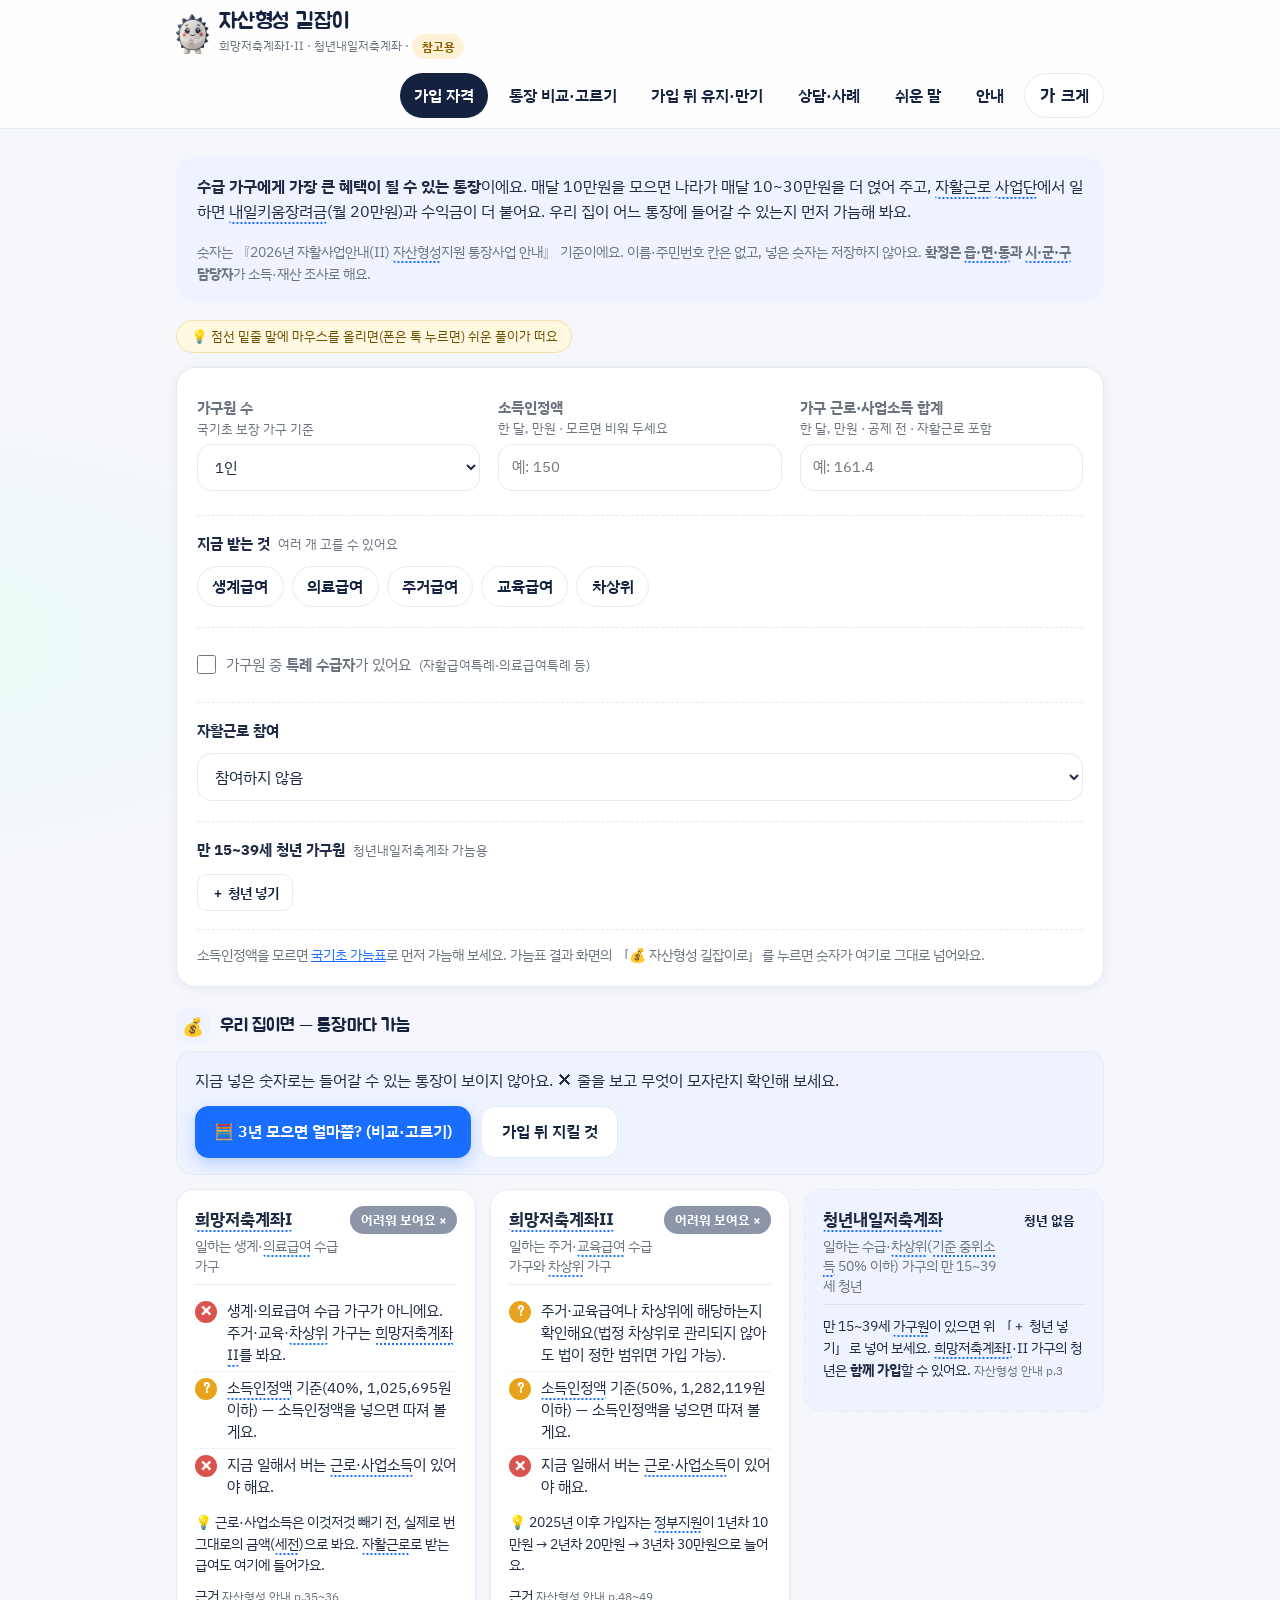
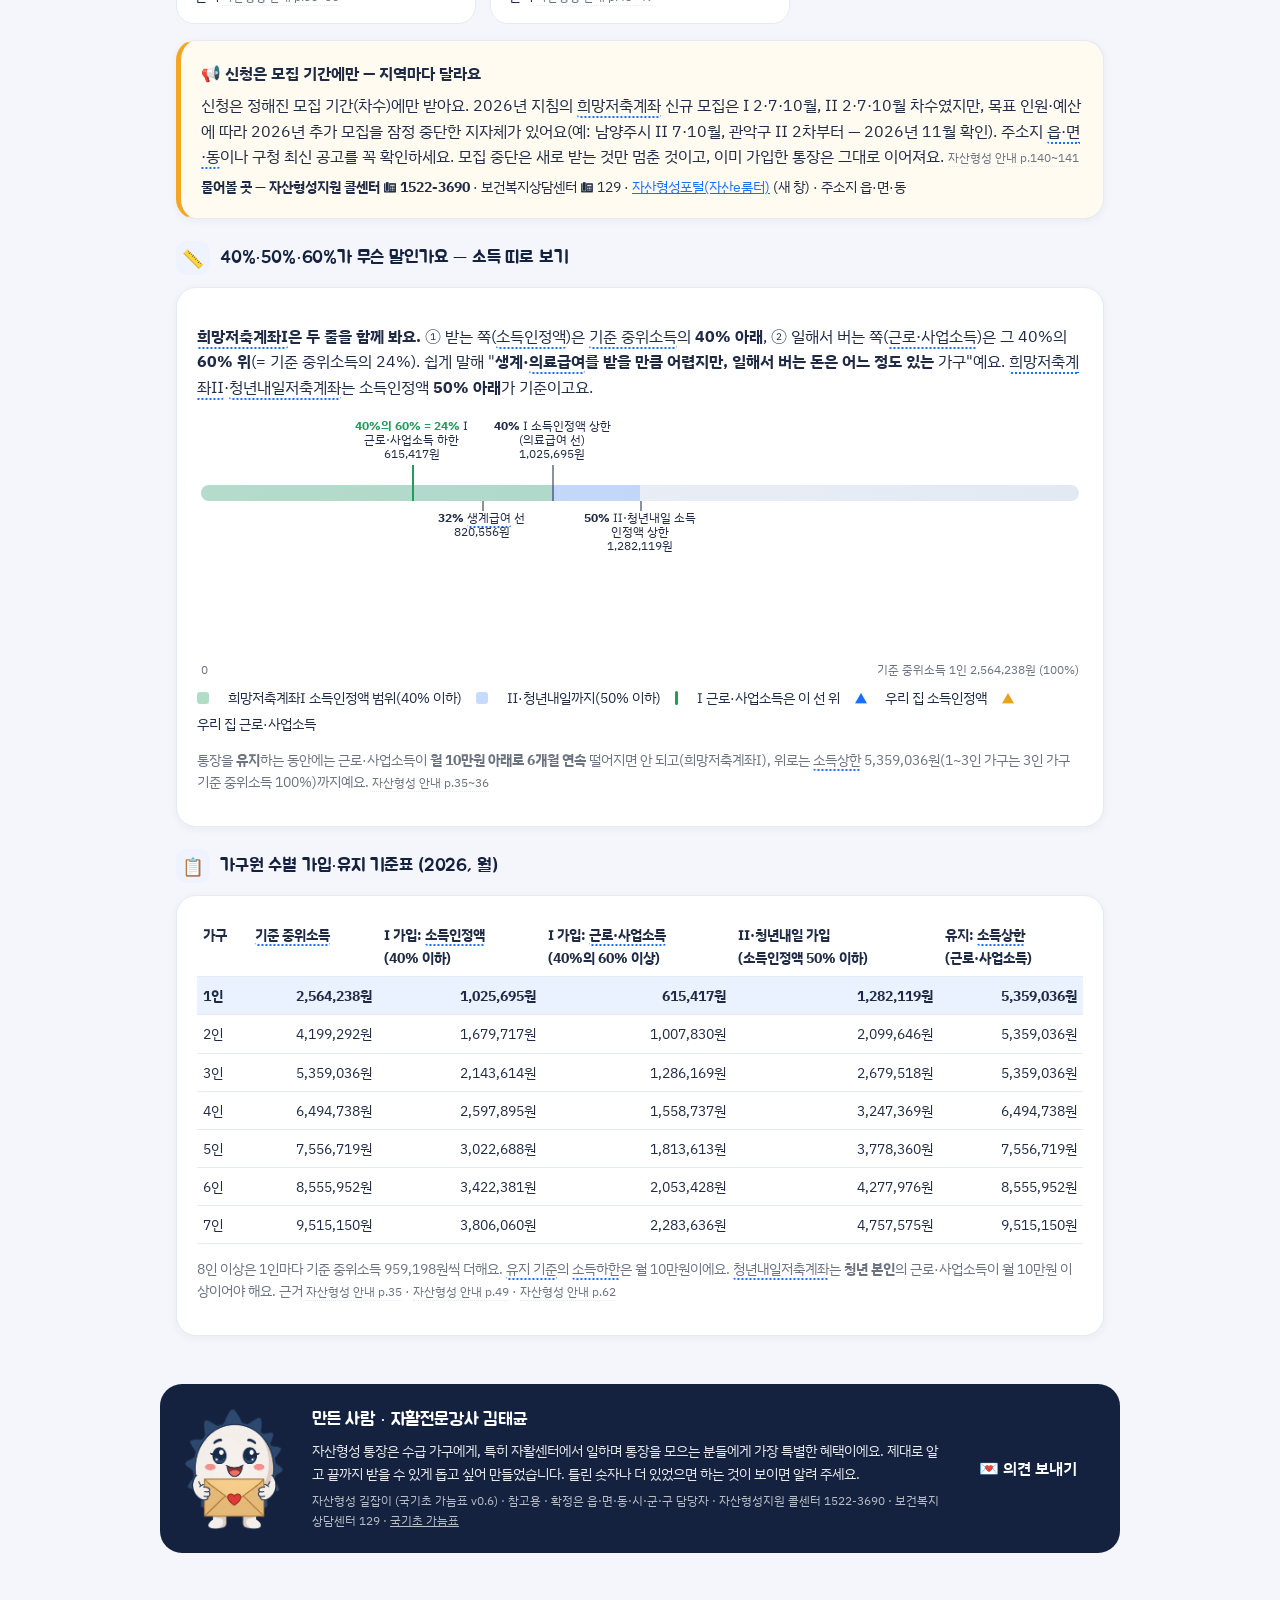
==== commit e9d71222: "국기초 가늠표: 글자 크게 단추(가늠표·자산형성 길잡이, 저장 없음), 길잡이 모집 안내(지자체 추가 모집 잠정 중단)·문의처(콜센터 1522-3690·자산형성포털), 휴대폰 계산" ====
--- a/asset/index.html
+++ b/asset/index.html
@@ -5,8 +5,8 @@
 <meta name="viewport" content="width=device-width, initial-scale=1">
 <title>자산형성 길잡이</title>
 <meta name="description" content="희망저축계좌Ⅰ·Ⅱ·청년내일저축계좌 — 가입 자격 가늠, 통장 비교, 가입 뒤 유지·만기 안내, 담당자 상담·사례. 참고용, 확정은 읍·면·동과 시·군·구 담당자가 합니다.">
-<link rel="stylesheet" href="../css/style.css?v=17">
-<link rel="stylesheet" href="asset.css?v=5">
+<link rel="stylesheet" href="../css/style.css?v=19">
+<link rel="stylesheet" href="asset.css?v=6">
 </head>
 <body>
 <header class="top">
@@ -86,6 +86,8 @@
         <li><b>확정은 담당자가 해요.</b> 가입은 공적 자료로 소득·재산을 조사해 시·군·구가 결정해요. 지급 요건(탈수급·교육·자금사용계획서)도 담당자가 확인해요.</li>
         <li><b>탈수급장려금 금액</b>은 가입 연도마다 달라 지침에 숫자가 없어요. 이 도구도 금액을 넣지 않았어요.</li>
         <li><b>이자</b>는 통장 약관의 약정이율을 따르므로 어림에 넣지 않았어요.</li>
+        <li><b>모집은 지역마다 달라요.</b> 2026년에는 추가 모집을 잠정 중단한 지자체가 있어요(남양주시·관악구 공지, 2026년 11월 확인). 주소지 공고를 확인하세요.</li>
+        <li><b>물어볼 곳</b> — 자산형성지원 콜센터 ☎ 1522-3690 · 보건복지상담센터 ☎ 129 · <a href="https://hope.welfareinfo.or.kr/" target="_blank" rel="noopener">자산형성포털(자산e룸터)</a> · 주소지 읍·면·동</li>
       </ul>
       <p class="muted">원문: 『2026년 자활사업안내(Ⅱ) 자산형성지원 통장사업 안내』(보건복지부·한국자활복지개발원) · 보건복지부 고시 제2025-135호(2026년 기준 중위소득). 쪽수는 책에 인쇄된 쪽이에요. 개편 전 통장(희망키움통장Ⅰ·Ⅱ, 내일키움통장, 청년희망키움통장, 청년저축계좌)은 새로 가입하지 않아 여기서 다루지 않아요.</p>
       <p><a href="../">← 국기초 가늠표로</a></p>
@@ -101,11 +103,12 @@
     <div>
       <h3>만든 사람 · 자활전문강사 김태균</h3>
       <p>자산형성 통장은 수급 가구에게, 특히 자활센터에서 일하며 통장을 모으는 분들에게 가장 특별한 혜택이에요. 제대로 알고 끝까지 받을 수 있게 돕고 싶어 만들었습니다. 틀린 숫자나 더 있었으면 하는 것이 보이면 알려 주세요.</p>
-      <div class="mini">자산형성 길잡이 (국기초 가늠표 v0.6) · 참고용 · 확정은 읍·면·동·시·군·구 담당자 · 보건복지상담센터 129 · <a href="../">국기초 가늠표</a></div>
+      <div class="mini">자산형성 길잡이 (국기초 가늠표 v0.6) · 참고용 · 확정은 읍·면·동·시·군·구 담당자 · 자산형성지원 콜센터 1522-3690 · 보건복지상담센터 129 · <a href="../">국기초 가늠표</a></div>
     </div>
     <a class="mint fbbtn" href="mailto:jahwalktg@gmail.com?subject=%EC%9E%90%EC%82%B0%ED%98%95%EC%84%B1%20%EA%B8%B8%EC%9E%A1%EC%9D%B4%20%EC%9D%98%EA%B2%AC">💌 의견 보내기</a>
   </div>
 </footer>
-<script type="module" src="asset.js?v=4"></script>
+<script src="../js/fontsize.js?v=2" defer></script>
+<script type="module" src="asset.js?v=5"></script>
 </body>
 </html>
--- a/css/style.css
+++ b/css/style.css
@@ -31,6 +31,13 @@
 nav.tabs { margin-left: auto; display: flex; gap: 6px; flex-wrap: wrap; }
 nav.tabs button { background: transparent; color: var(--navy); padding: .5rem .9rem; border-radius: 999px; box-shadow: none; font-weight: 600; }
 nav.tabs button.on { background: var(--navy); color: #fff; }
+/* 휴대폰: 결과지 계산 내역 표가 화면보다 넓으면 표만 옆으로 밀어 보기 (2026-11-02) */
+@media screen and (max-width: 720px) { .sheet details table.rc { display: block; overflow-x: auto; -webkit-overflow-scrolling: touch; } .sheet details table.rc td.n { white-space: nowrap; } }
+/* 글자 크게 (js/fontsize.js) */
+html.fs1, html.fs1 body { font-size: 18px; } html.fs2, html.fs2 body { font-size: 20px; }
+nav.tabs button.fsbtn { border: 1.5px solid var(--line); background: #fff; color: var(--navy); }
+nav.tabs button.fsbtn span { font-weight: 800; font-size: 1.05em; margin-right: 2px; }
+@media print { nav.tabs button.fsbtn { display: none; } }
 nav.tabs a.navlink { padding: .5rem .9rem; border-radius: 999px; font-weight: 700; color: #1F9D5C; text-decoration: none; border: 1.5px solid #BFE6CF; background: var(--okbg); }
 .badge { display: inline-block; font-size: .76rem; padding: .18rem .6rem; border-radius: 999px; background: #FFF1D6; color: #8A5A00; font-weight: 700; vertical-align: middle; }
 /* ===== 공통 ===== */
--- a/asset/asset.css
+++ b/asset/asset.css
@@ -103,6 +103,10 @@
 .case .cid { font-family: 'Jua', sans-serif; color: var(--blue); }
 .case details { margin-top: 6px; } .case summary { cursor: pointer; font-size: .88rem; color: var(--blue); }
 .sheetbox { display: none; }
+.recruit { margin-top: 16px; border-left: 5px solid var(--amber); background: #FFFBF0; }
+.recruit .rhead { font-weight: 700; margin-bottom: 6px; }
+.recruit p { margin: 6px 0 0; line-height: 1.6; }
+p.ask { margin: 12px 0 0; padding-top: 10px; border-top: 1px dashed var(--line); line-height: 1.6; }
 
 @media (max-width: 720px) {
   nav.tabs { margin-left: 0; width: 100%; flex-wrap: nowrap; overflow-x: auto; gap: 4px; padding-bottom: 2px; scrollbar-width: none; }
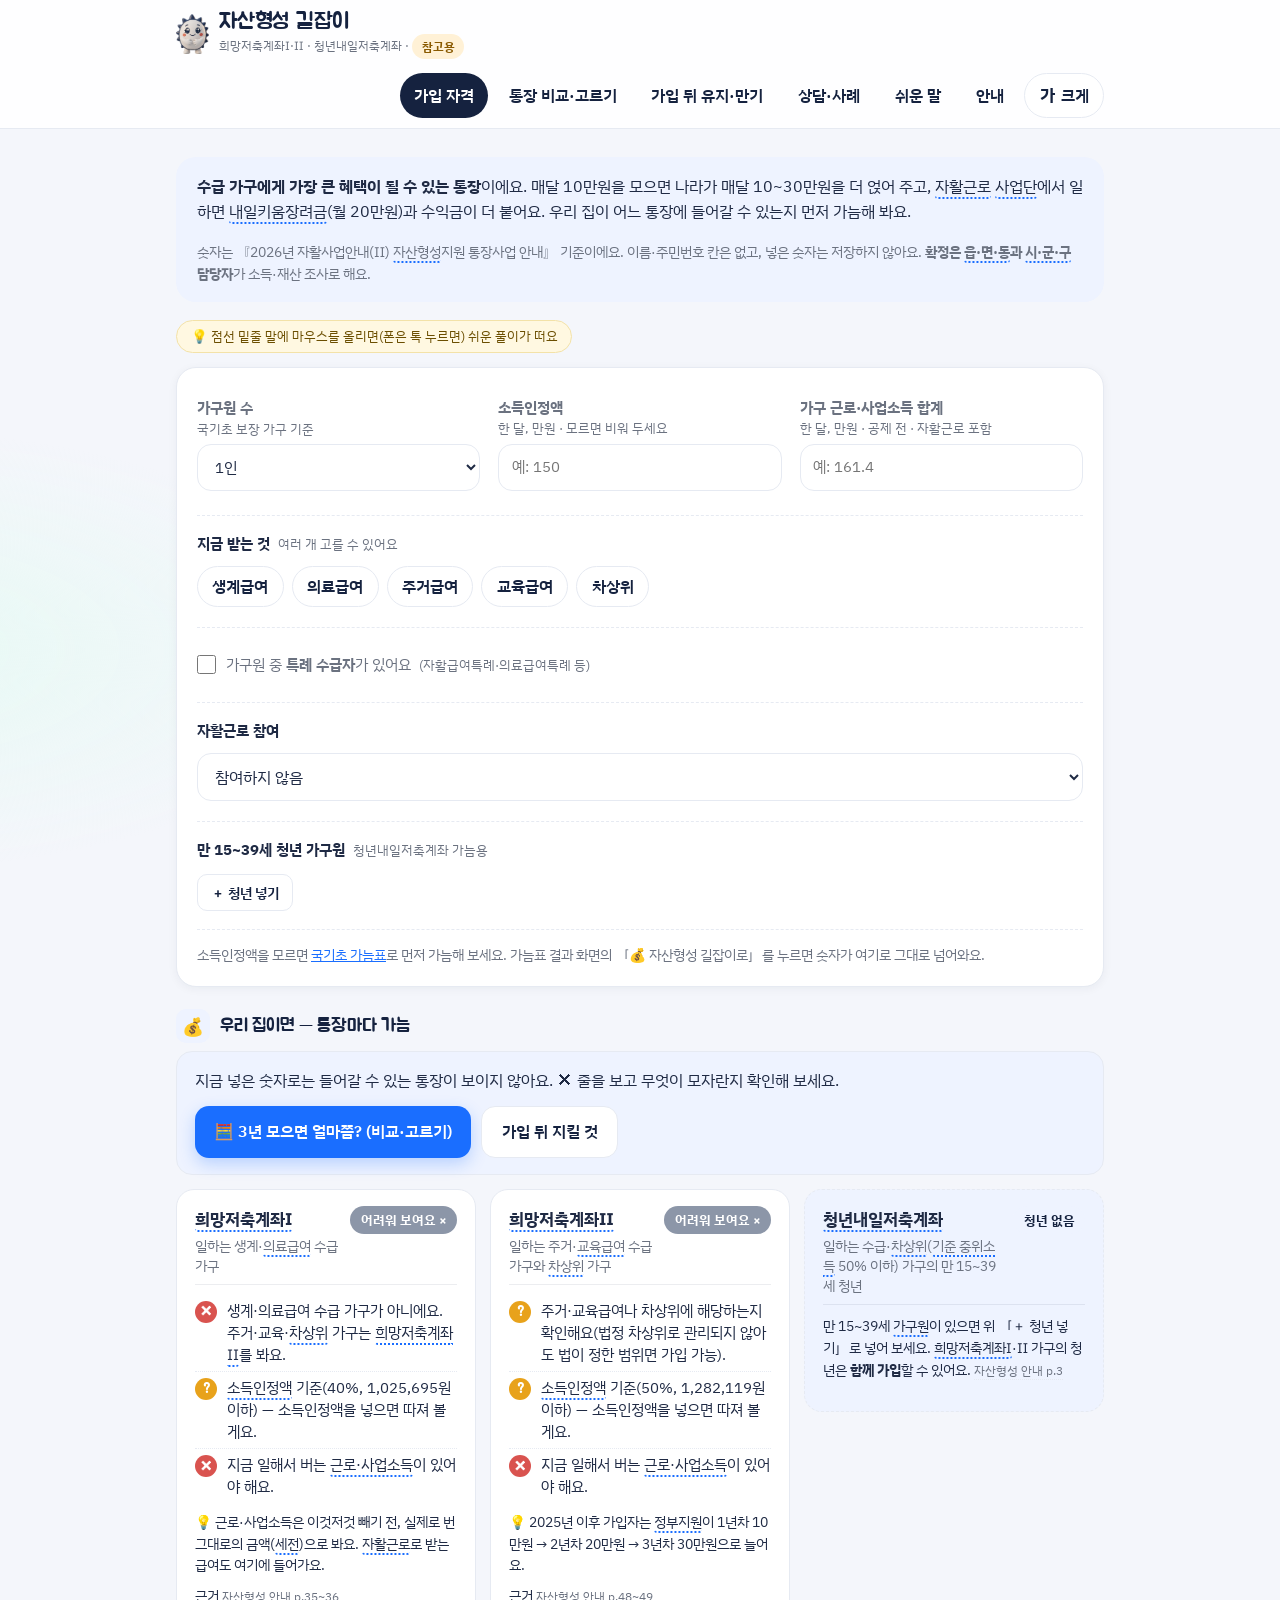
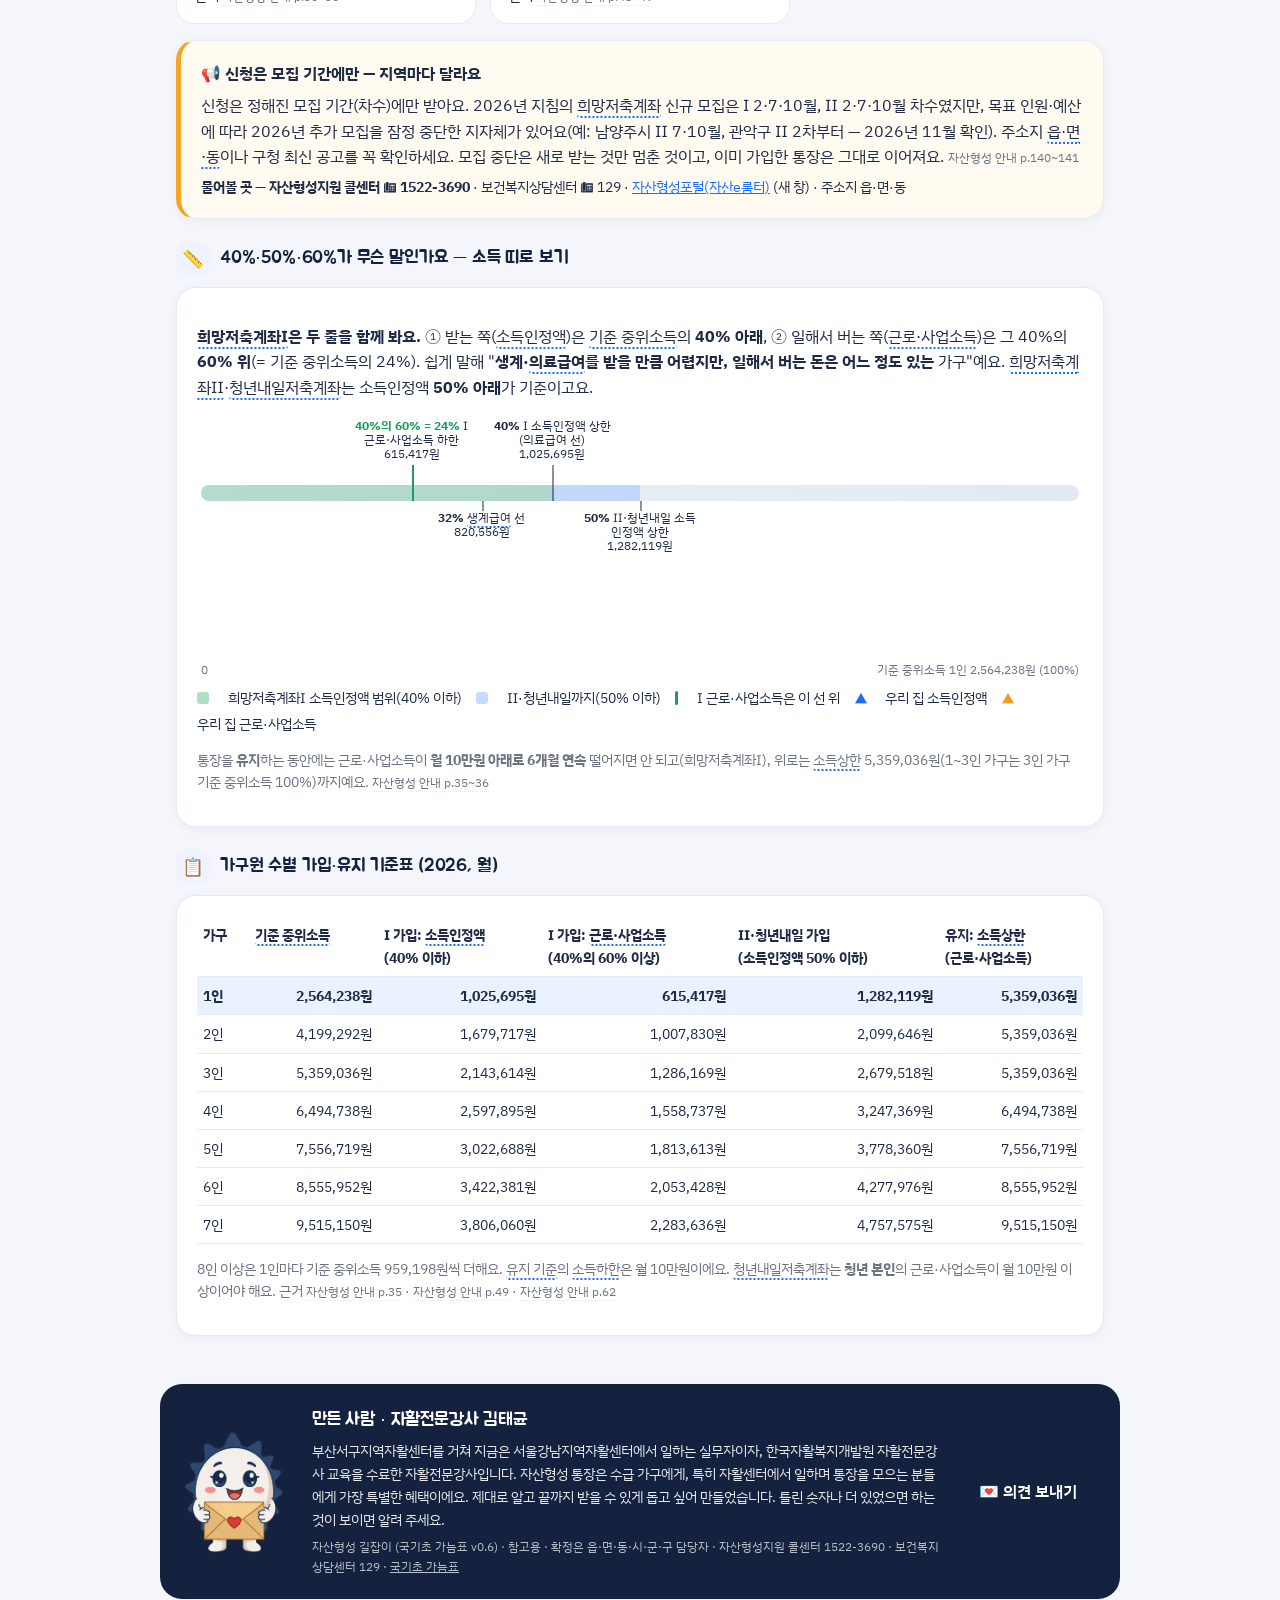
==== commit 4072a071: "만든 사람 소개 보강 Co-Authored-By: Claude Opus 5.5 <noreply@anthropic.com>" ====
--- a/asset/index.html
+++ b/asset/index.html
@@ -91,6 +91,7 @@
       </ul>
       <p class="muted">원문: 『2026년 자활사업안내(Ⅱ) 자산형성지원 통장사업 안내』(보건복지부·한국자활복지개발원) · 보건복지부 고시 제2025-135호(2026년 기준 중위소득). 쪽수는 책에 인쇄된 쪽이에요. 개편 전 통장(희망키움통장Ⅰ·Ⅱ, 내일키움통장, 청년희망키움통장, 청년저축계좌)은 새로 가입하지 않아 여기서 다루지 않아요.</p>
       <p><a href="../">← 국기초 가늠표로</a></p>
+      <p class="other-tool"><b>개발자의 다른 도구</b> — <a href="https://jahwalktg.github.io/jahwal-tools/" target="_blank" rel="noopener">지역자활센터 업무 도구</a>: 실무자용 계산기·서식·명단·홍보 도구 모음 · <a href="https://jahwalktg.github.io/jahwal-start/" target="_blank" rel="noopener">어서와, 자활은 처음이지?</a>: 신입 실무자를 위한 쉬운 말 사전과 업무 절차 안내. <span class="muted">따로 운영 · 새 창</span></p>
     </div>
   </section>
 </main>
@@ -102,7 +103,7 @@
     <img src="../img/feedback_t.png" alt="">
     <div>
       <h3>만든 사람 · 자활전문강사 김태균</h3>
-      <p>자산형성 통장은 수급 가구에게, 특히 자활센터에서 일하며 통장을 모으는 분들에게 가장 특별한 혜택이에요. 제대로 알고 끝까지 받을 수 있게 돕고 싶어 만들었습니다. 틀린 숫자나 더 있었으면 하는 것이 보이면 알려 주세요.</p>
+      <p>부산서구지역자활센터를 거쳐 지금은 서울강남지역자활센터에서 일하는 실무자이자, 한국자활복지개발원 자활전문강사 교육을 수료한 자활전문강사입니다. 자산형성 통장은 수급 가구에게, 특히 자활센터에서 일하며 통장을 모으는 분들에게 가장 특별한 혜택이에요. 제대로 알고 끝까지 받을 수 있게 돕고 싶어 만들었습니다. 틀린 숫자나 더 있었으면 하는 것이 보이면 알려 주세요.</p>
       <div class="mini">자산형성 길잡이 (국기초 가늠표 v0.6) · 참고용 · 확정은 읍·면·동·시·군·구 담당자 · 자산형성지원 콜센터 1522-3690 · 보건복지상담센터 129 · <a href="../">국기초 가늠표</a></div>
     </div>
     <a class="mint fbbtn" href="mailto:jahwalktg@gmail.com?subject=%EC%9E%90%EC%82%B0%ED%98%95%EC%84%B1%20%EA%B8%B8%EC%9E%A1%EC%9D%B4%20%EC%9D%98%EA%B2%AC">💌 의견 보내기</a>
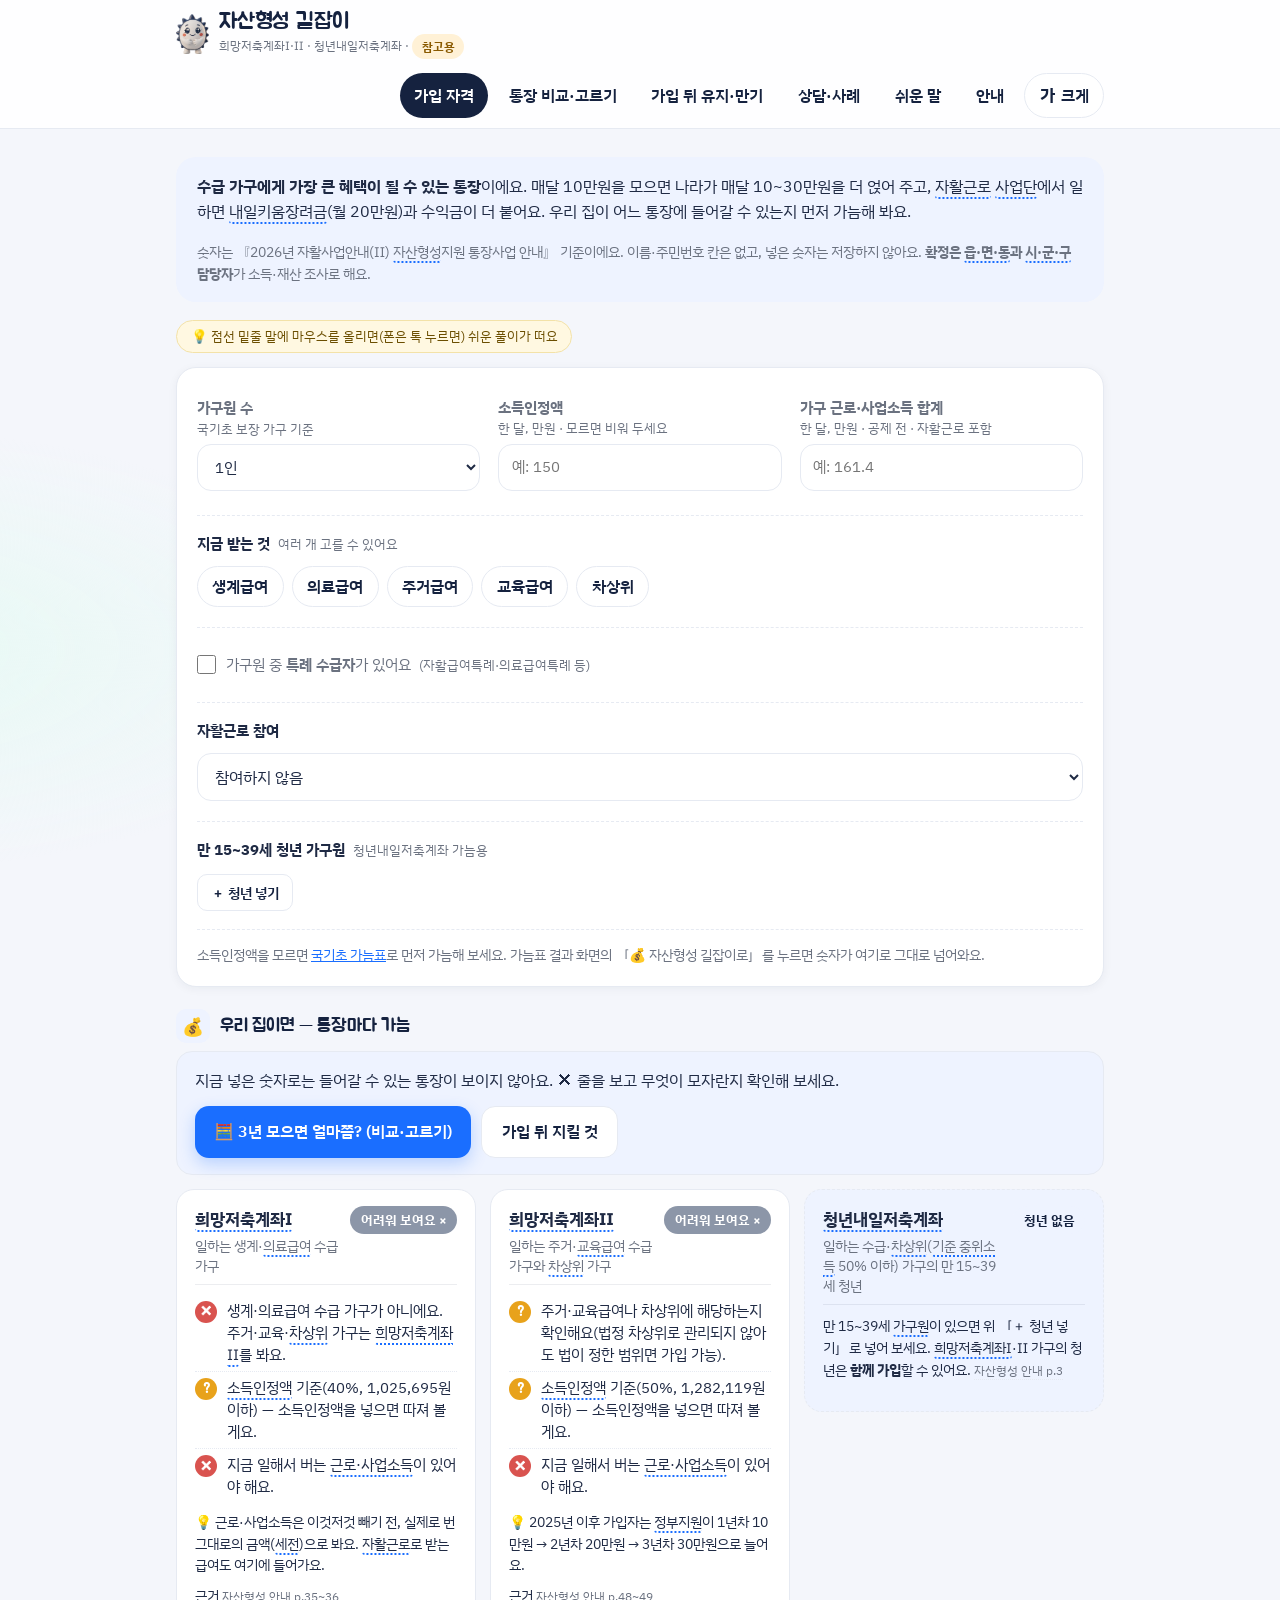
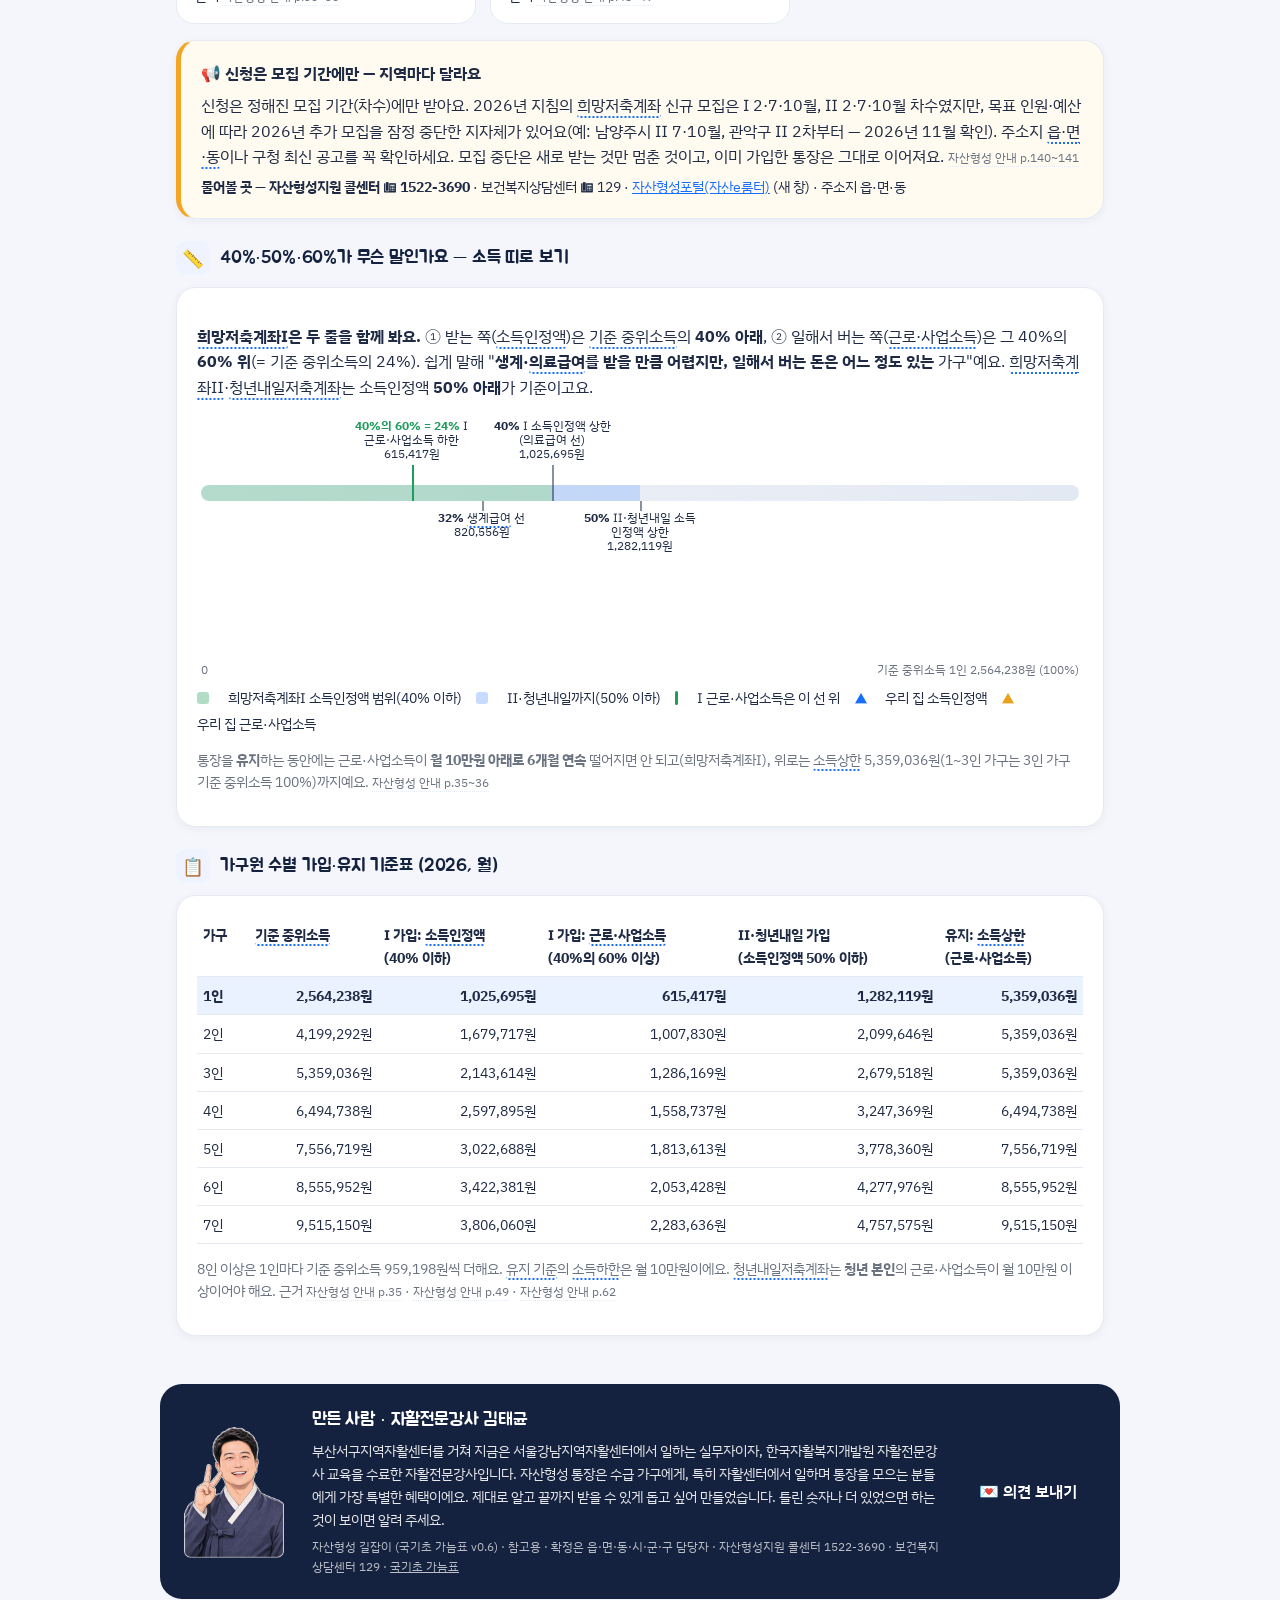
==== commit c94448de: "만든 사람 소개 그림: 굿균 → 김태균 개량한복 「브이」 캐릭터 Co-Authored-By: Claude Opus 5.5 <noreply@anthropic.com>" ====
--- a/asset/index.html
+++ b/asset/index.html
@@ -91,7 +91,7 @@
       </ul>
       <p class="muted">원문: 『2026년 자활사업안내(Ⅱ) 자산형성지원 통장사업 안내』(보건복지부·한국자활복지개발원) · 보건복지부 고시 제2025-135호(2026년 기준 중위소득). 쪽수는 책에 인쇄된 쪽이에요. 개편 전 통장(희망키움통장Ⅰ·Ⅱ, 내일키움통장, 청년희망키움통장, 청년저축계좌)은 새로 가입하지 않아 여기서 다루지 않아요.</p>
       <p><a href="../">← 국기초 가늠표로</a></p>
-      <p class="other-tool"><b>개발자의 다른 도구</b> — <a href="https://jahwalktg.github.io/jahwal-tools/" target="_blank" rel="noopener">지역자활센터 업무 도구</a>: 실무자용 계산기·서식·명단·홍보 도구 모음 · <a href="https://jahwalktg.github.io/jahwal-start/" target="_blank" rel="noopener">어서와, 자활은 처음이지?</a>: 신입 실무자를 위한 쉬운 말 사전과 업무 절차 안내. <span class="muted">따로 운영 · 새 창</span></p>
+      <p class="other-tool"><b>개발자의 다른 도구</b> — <a href="https://jahwalktg.github.io/jahwal-tools/" target="_blank" rel="noopener">지역자활센터 업무 도구</a>: 실무자용 계산기·서식·명단·홍보 도구 모음 · <a href="https://jahwalktg.github.io/jahwal-start/" target="_blank" rel="noopener">어서와, 자활은 처음이지?</a>: 신입 실무자를 위한 쉬운 말 사전과 업무 절차 안내 · <a href="https://jahwalktg.github.io/jahwal-search/" target="_blank" rel="noopener">자활 지침 찾기</a>: 낱말 하나로 자활사업 안내·자산형성 안내·국민기초생활보장 안내의 쪽수와 문장을 바로 찾기 · <a href="https://jahwalktg.github.io/bokjiro-search/" target="_blank" rel="noopener">복지제도 찾기</a>: 대상자 조건으로 복지로의 중앙부처·지자체 제도를 찾아 원문·문의처·날짜까지. <span class="muted">따로 운영 · 새 창</span></p>
     </div>
   </section>
 </main>
@@ -100,7 +100,7 @@
 
 <footer>
   <div class="maker">
-    <img src="../img/feedback_t.png" alt="">
+    <img src="../img/maker_v.webp" alt="만든 사람 김태균 캐릭터">
     <div>
       <h3>만든 사람 · 자활전문강사 김태균</h3>
       <p>부산서구지역자활센터를 거쳐 지금은 서울강남지역자활센터에서 일하는 실무자이자, 한국자활복지개발원 자활전문강사 교육을 수료한 자활전문강사입니다. 자산형성 통장은 수급 가구에게, 특히 자활센터에서 일하며 통장을 모으는 분들에게 가장 특별한 혜택이에요. 제대로 알고 끝까지 받을 수 있게 돕고 싶어 만들었습니다. 틀린 숫자나 더 있었으면 하는 것이 보이면 알려 주세요.</p>
@@ -111,5 +111,6 @@
 </footer>
 <script src="../js/fontsize.js?v=2" defer></script>
 <script type="module" src="asset.js?v=5"></script>
+<script src="https://jahwalktg.github.io/contact.js" defer></script>
 </body>
 </html>
